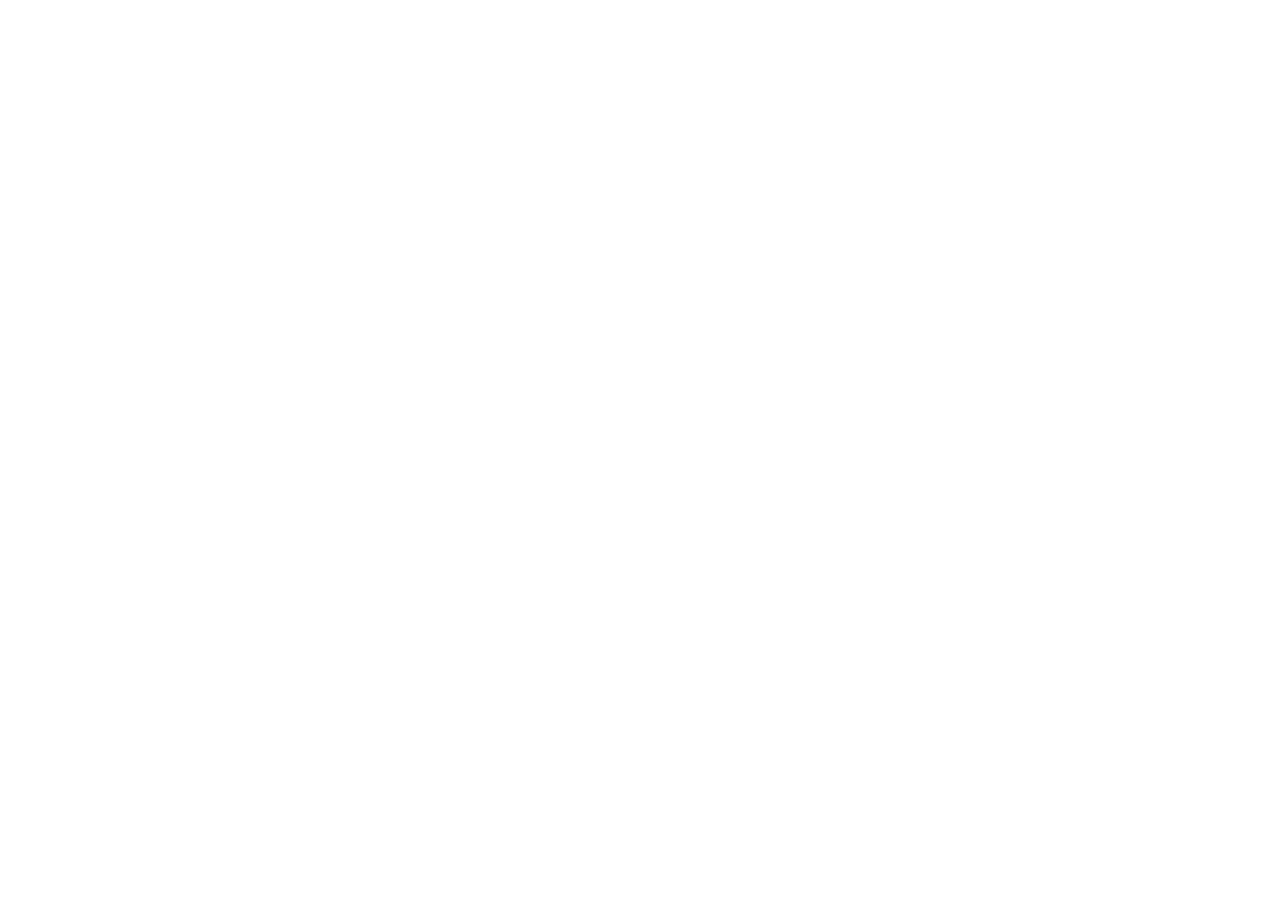
==== index.html @ 70075385 "新建的大事件项目" ====
<!DOCTYPE html>
<html lang="en">

<head>
    <meta charset="UTF-8">
    <meta http-equiv="X-UA-Compatible" content="IE=edge">
    <meta name="viewport" content="width=device-width, initial-scale=1.0">
    <title>大事件首页</title>
</head>

<body>

</body>

</html>
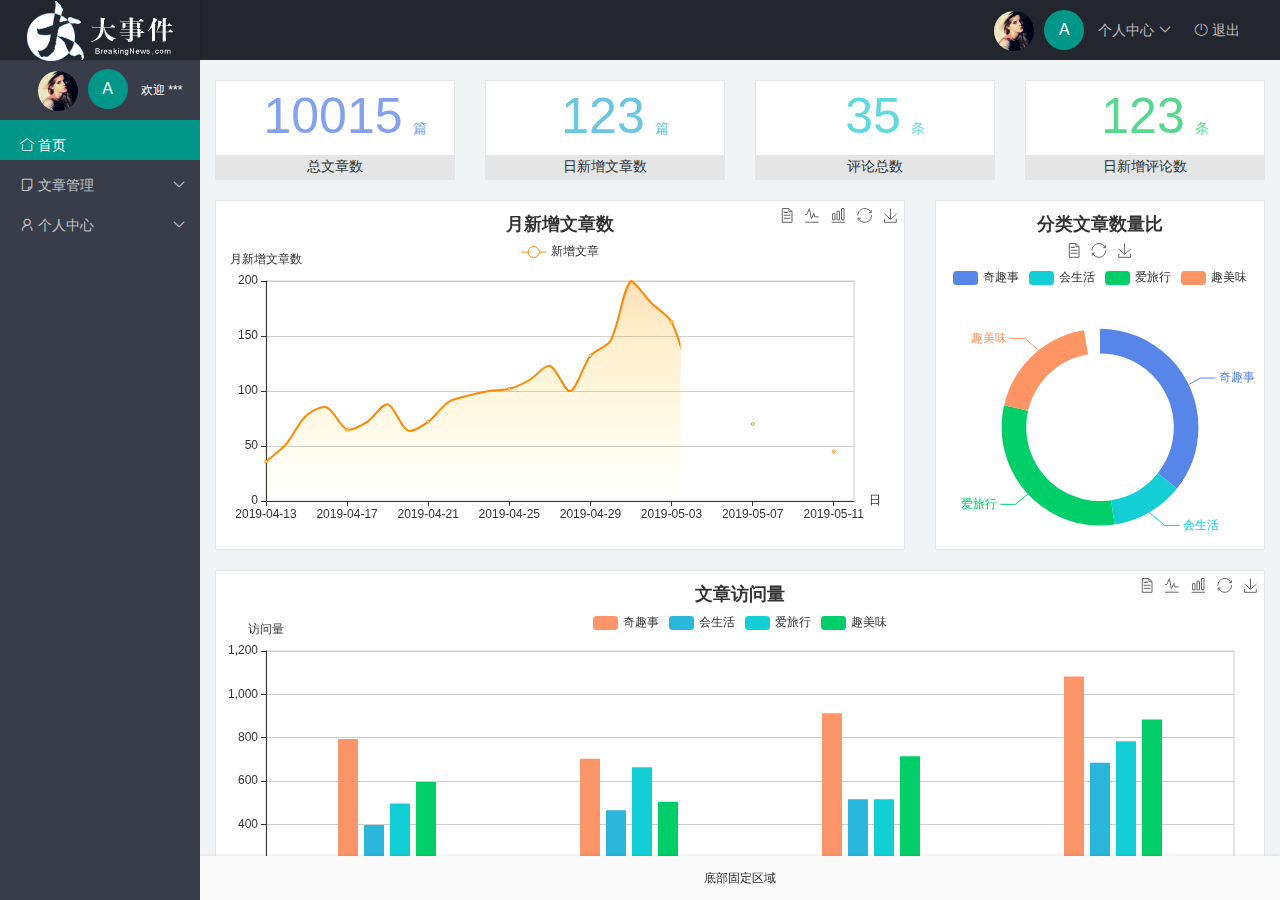
==== commit d2b7f03a: "提交index分支修改主页信息" ====
--- a/index.html
+++ b/index.html
@@ -6,9 +6,177 @@
     <meta http-equiv="X-UA-Compatible" content="IE=edge">
     <meta name="viewport" content="width=device-width, initial-scale=1.0">
     <title>大事件首页</title>
+    <link rel="stylesheet" href="/assets/lib/layui/css/layui.css">
+    <style>
+        * {
+            margin: 0;
+            padding: 0;
+            box-sizing: border-box;
+        }
+        
+        body,
+        html {
+            width: 100%;
+            height: 100%;
+        }
+        /* 设置头像大小 */
+        
+        .layui-nav-img {
+            width: 40px;
+            height: 40px;
+        }
+        /* 首字母头像 */
+        
+        .text-avatar {
+            display: inline-block;
+            width: 40px;
+            height: 40px;
+            line-height: 40px;
+            text-align: center;
+            font-size: 16px;
+            color: #fff;
+            background-color: #009688;
+            border-radius: 20px;
+            margin-right: 10px;
+        }
+        /* 导航栏头像 */
+        
+        .nav-avatar {
+            height: 60px;
+            line-height: 60px;
+            text-align: center;
+            font-size: 12px;
+            /* 禁止被选中 */
+            user-select: none;
+        }
+        /* 设置iframe的宽高 */
+        
+        iframe {
+            width: 100%;
+            height: 100%;
+        }
+        /* 导航栏子项缩进一定距离 */
+        
+        .layui-nav-child {
+            padding-left: 20px;
+        }
+        /* 底部居中 */
+        
+        .layui-footer {
+            text-align: center;
+            font-size: 12px;
+        }
+    </style>
 </head>
 
 <body>
+    <div class="layui-layout layui-layout-admin">
+        <div class="layui-header">
+            <div class="layui-logo"><img src="./assets/images/logo.png" alt=""></div>
+            <!-- 头部区域（可配合layui 已有的水平导航） -->
+
+            <ul class="layui-nav layui-layout-right">
+                <li class="layui-nav-item layui-hide layui-show-md-inline-block">
+                    <a href="javascript:;">
+                        <img src="./assets/images/sample.jpg" class="layui-nav-img"><span class="text-avatar">A</span> 个人中心
+                    </a>
+                    <dl class="layui-nav-child">
+                        <dd><a href="">基本资料</a></dd>
+                        <dd><a href="">更换头像</a></dd>
+                        <dd><a href="">重置密码</a></dd>
+                    </dl>
+                </li>
+                <li class="layui-nav-item" lay-header-event="menuRight" lay-unselect>
+                    <a href="javascript:;"><i class="layui-icon layui-icon-logout"></i>  退出</a>
+                </li>
+            </ul>
+        </div>
+
+        <div class="layui-side layui-bg-black">
+            <div class="layui-side-scroll">
+                <!-- 导航栏头像 -->
+                <div class="nav-avatar">
+                    <img src="./assets/images/sample.jpg" class="layui-nav-img"><span class="text-avatar">A</span> <span id="welcome">欢迎 ***</span>
+                </div>
+                <!-- 左侧导航区域（可配合layui已有的垂直导航） -->
+                <!-- lay-shrink="all" 该属性控制展开子菜单时 收缩兄弟菜单 -->
+                <ul class="layui-nav layui-nav-tree" lay-filter="test" lay-shrink="all">
+                    <li class="layui-nav-item layui-this"><a href="./home/dashboard.html" target="fm"><i class="layui-icon layui-icon-home"></i> 首页</a></li>
+                    <li class="layui-nav-item">
+                        <a class="" href="javascript:;"><i class="layui-icon layui-icon-file-b"></i> 文章管理</a>
+                        <dl class="layui-nav-child">
+                            <dd><a href="javascript:;"><i class="layui-icon layui-icon-logout"></i> 文章类别</a></dd>
+                            <dd><a href="javascript:;"><i class="layui-icon layui-icon-logout"></i> 文章管理</a></dd>
+                            <dd><a href="javascript:;"><i class="layui-icon layui-icon-logout"></i> 发布文章</a></dd>
+                        </dl>
+                    </li>
+                    <li class="layui-nav-item">
+                        <a href="javascript:;"><i class="layui-icon layui-icon-username"></i> 个人中心</a>
+                        <dl class="layui-nav-child">
+                            <dd><a href="javascript:;"><i class="layui-icon layui-icon-logout"></i> 基本资料</a></dd>
+                            <dd><a href="javascript:;"><i class="layui-icon layui-icon-logout"></i> 更换头像</a></dd>
+                            <dd><a href="javascript:;"><i class="layui-icon layui-icon-logout"></i> 重置密码</a></dd>
+                        </dl>
+                    </li>
+                </ul>
+            </div>
+        </div>
+
+        <div class="layui-body">
+            <!-- 内容主体区域 -->
+            <iframe src="./home/dashboard.html" name="fm" frameborder="0"></iframe>
+        </div>
+
+        <div class="layui-footer">
+            <!-- 底部固定区域 -->
+            底部固定区域
+        </div>
+    </div>
+    <script src="./assets/lib/layui/layui.js"></script>
+    <script src="./assets/lib/jquery.js"></script>
+    <script>
+        $(function() {
+            //在每次发起ajax请求之前，会先调用jQ中ajaxPrefilter这个内置函数，这个函数中可以拿到ajax提供的配置对象
+            $.ajaxPrefilter(function(options) {
+                    options.url = 'http://api-breakingnews-web.itheima.net' + options.url
+                })
+                // 调用请求函数
+            getUserInfo();
+        });
+        // 请求数据函数
+        function getUserInfo() {
+            $.ajax({
+                method: 'get',
+                url: '/my/userinfo',
+                //headers 请求头
+                headers: {
+                    // 获取本地存储中的token值
+                    Authorization: localStorage.getItem('token') || ''
+                },
+                success: function(res) {
+                    if (res.status !== 0) {
+                        return layui.layer.msg('获取用户信息失败')
+                    };
+                    // 调用生成字母头像的函数
+                    renderAvatar(res.data);
+                }
+            })
+        }
+        // 生成字母头像的函数
+        function renderAvatar(user) {
+            // 获取用户的名称 优先获取昵称 没有在获取用户名
+            var name = user.nickname || user.username;
+            $('#welcome').html('欢迎 ' + name);
+            if (user.user_pic) { //如果头像的url不为空，则显示头像，隐藏字母头像
+                $('.layui-nav-img').attr('src', user.user_pic).show();
+                $('.text-avatar').hide()
+            } else { //否则隐藏头像 显示字母头像
+                $('.layui-nav-img').hide();
+                var text = name[0].toUpperCase(); //获取名字的第一个字符 如果是字母则转换为大写
+                $('.text-avatar').html(text).show()
+            }
+        }
+    </script>
 
 </body>
 
--- a/assets/lib/layui/css/layui.css
+++ b/assets/lib/layui/css/layui.css
@@ -0,0 +1 @@
+.layui-inline,img{display:inline-block;vertical-align:middle}h1,h2,h3,h4,h5,h6{font-weight:400}a,body{color:#333}.layui-edge,.layui-header,.layui-inline,.layui-main{position:relative}.layui-edge,hr{height:0;overflow:hidden}.layui-layout-body,.layui-side,.layui-side-scroll{overflow-x:hidden}.layui-edge,.layui-elip,hr{overflow:hidden}.layui-btn,.layui-edge,.layui-inline,img{vertical-align:middle}.layui-btn,.layui-disabled,.layui-icon,.layui-unselect{-moz-user-select:none;-webkit-user-select:none;-ms-user-select:none}blockquote,body,button,dd,div,dl,dt,form,h1,h2,h3,h4,h5,h6,input,li,ol,p,pre,td,textarea,th,ul{margin:0;padding:0;-webkit-tap-highlight-color:rgba(0,0,0,0)}a:active,a:hover{outline:0}img{border:none}li{list-style:none}table{border-collapse:collapse;border-spacing:0}h4,h5,h6{font-size:100%}button,input,optgroup,option,select,textarea{font-family:inherit;font-size:inherit;font-style:inherit;font-weight:inherit;outline:0}pre{white-space:pre-wrap;white-space:-moz-pre-wrap;white-space:-pre-wrap;white-space:-o-pre-wrap;word-wrap:break-word}body{line-height:1.6;color:rgba(0,0,0,.85);font:14px Helvetica Neue,Helvetica,PingFang SC,Tahoma,Arial,sans-serif}hr{line-height:0;margin:10px 0;padding:0;border:none!important;border-bottom:1px solid #eee!important;clear:both;background:0 0}a{text-decoration:none}a:hover{color:#777}a cite{font-style:normal;*cursor:pointer}.layui-border-box,.layui-border-box *{box-sizing:border-box}.layui-box,.layui-box *{box-sizing:content-box}.layui-clear{clear:both;*zoom:1}.layui-clear:after{content:'\20';clear:both;*zoom:1;display:block;height:0}.layui-inline{*display:inline;*zoom:1}.layui-btn,.layui-btn-group,.layui-edge{display:inline-block}.layui-edge{width:0;border-width:6px;border-style:dashed;border-color:transparent}.layui-edge-top{top:-4px;border-bottom-color:#999;border-bottom-style:solid}.layui-edge-right{border-left-color:#999;border-left-style:solid}.layui-edge-bottom{top:2px;border-top-color:#999;border-top-style:solid}.layui-edge-left{border-right-color:#999;border-right-style:solid}.layui-elip{text-overflow:ellipsis;white-space:nowrap}.layui-disabled,.layui-disabled:hover{color:#d2d2d2!important;cursor:not-allowed!important}.layui-circle{border-radius:100%}.layui-show{display:block!important}.layui-hide{display:none!important}.layui-show-v{visibility:visible!important}.layui-hide-v{visibility:hidden!important}@font-face{font-family:layui-icon;src:url(../font/iconfont.eot?v=256);src:url(../font/iconfont.eot?v=256#iefix) format('embedded-opentype'),url(../font/iconfont.woff2?v=256) format('woff2'),url(../font/iconfont.woff?v=256) format('woff'),url(../font/iconfont.ttf?v=256) format('truetype'),url(../font/iconfont.svg?v=256#layui-icon) format('svg')}.layui-icon{font-family:layui-icon!important;font-size:16px;font-style:normal;-webkit-font-smoothing:antialiased;-moz-osx-font-smoothing:grayscale}.layui-icon-reply-fill:before{content:"\e611"}.layui-icon-set-fill:before{content:"\e614"}.layui-icon-menu-fill:before{content:"\e60f"}.layui-icon-search:before{content:"\e615"}.layui-icon-share:before{content:"\e641"}.layui-icon-set-sm:before{content:"\e620"}.layui-icon-engine:before{content:"\e628"}.layui-icon-close:before{content:"\1006"}.layui-icon-close-fill:before{content:"\1007"}.layui-icon-chart-screen:before{content:"\e629"}.layui-icon-star:before{content:"\e600"}.layui-icon-circle-dot:before{content:"\e617"}.layui-icon-chat:before{content:"\e606"}.layui-icon-release:before{content:"\e609"}.layui-icon-list:before{content:"\e60a"}.layui-icon-chart:before{content:"\e62c"}.layui-icon-ok-circle:before{content:"\1005"}.layui-icon-layim-theme:before{content:"\e61b"}.layui-icon-table:before{content:"\e62d"}.layui-icon-right:before{content:"\e602"}.layui-icon-left:before{content:"\e603"}.layui-icon-cart-simple:before{content:"\e698"}.layui-icon-face-cry:before{content:"\e69c"}.layui-icon-face-smile:before{content:"\e6af"}.layui-icon-survey:before{content:"\e6b2"}.layui-icon-tree:before{content:"\e62e"}.layui-icon-ie:before{content:"\e7bb"}.layui-icon-upload-circle:before{content:"\e62f"}.layui-icon-add-circle:before{content:"\e61f"}.layui-icon-download-circle:before{content:"\e601"}.layui-icon-templeate-1:before{content:"\e630"}.layui-icon-util:before{content:"\e631"}.layui-icon-face-surprised:before{content:"\e664"}.layui-icon-edit:before{content:"\e642"}.layui-icon-speaker:before{content:"\e645"}.layui-icon-down:before{content:"\e61a"}.layui-icon-file:before{content:"\e621"}.layui-icon-layouts:before{content:"\e632"}.layui-icon-rate-half:before{content:"\e6c9"}.layui-icon-add-circle-fine:before{content:"\e608"}.layui-icon-prev-circle:before{content:"\e633"}.layui-icon-read:before{content:"\e705"}.layui-icon-404:before{content:"\e61c"}.layui-icon-carousel:before{content:"\e634"}.layui-icon-help:before{content:"\e607"}.layui-icon-code-circle:before{content:"\e635"}.layui-icon-windows:before{content:"\e67f"}.layui-icon-water:before{content:"\e636"}.layui-icon-username:before{content:"\e66f"}.layui-icon-find-fill:before{content:"\e670"}.layui-icon-about:before{content:"\e60b"}.layui-icon-location:before{content:"\e715"}.layui-icon-up:before{content:"\e619"}.layui-icon-pause:before{content:"\e651"}.layui-icon-date:before{content:"\e637"}.layui-icon-layim-uploadfile:before{content:"\e61d"}.layui-icon-delete:before{content:"\e640"}.layui-icon-play:before{content:"\e652"}.layui-icon-top:before{content:"\e604"}.layui-icon-firefox:before{content:"\e686"}.layui-icon-friends:before{content:"\e612"}.layui-icon-refresh-3:before{content:"\e9aa"}.layui-icon-ok:before{content:"\e605"}.layui-icon-layer:before{content:"\e638"}.layui-icon-face-smile-fine:before{content:"\e60c"}.layui-icon-dollar:before{content:"\e659"}.layui-icon-group:before{content:"\e613"}.layui-icon-layim-download:before{content:"\e61e"}.layui-icon-picture-fine:before{content:"\e60d"}.layui-icon-link:before{content:"\e64c"}.layui-icon-diamond:before{content:"\e735"}.layui-icon-log:before{content:"\e60e"}.layui-icon-key:before{content:"\e683"}.layui-icon-rate-solid:before{content:"\e67a"}.layui-icon-fonts-del:before{content:"\e64f"}.layui-icon-unlink:before{content:"\e64d"}.layui-icon-fonts-clear:before{content:"\e639"}.layui-icon-triangle-r:before{content:"\e623"}.layui-icon-circle:before{content:"\e63f"}.layui-icon-radio:before{content:"\e643"}.layui-icon-align-center:before{content:"\e647"}.layui-icon-align-right:before{content:"\e648"}.layui-icon-align-left:before{content:"\e649"}.layui-icon-loading-1:before{content:"\e63e"}.layui-icon-return:before{content:"\e65c"}.layui-icon-fonts-strong:before{content:"\e62b"}.layui-icon-upload:before{content:"\e67c"}.layui-icon-dialogue:before{content:"\e63a"}.layui-icon-video:before{content:"\e6ed"}.layui-icon-headset:before{content:"\e6fc"}.layui-icon-cellphone-fine:before{content:"\e63b"}.layui-icon-add-1:before{content:"\e654"}.layui-icon-face-smile-b:before{content:"\e650"}.layui-icon-fonts-html:before{content:"\e64b"}.layui-icon-screen-full:before{content:"\e622"}.layui-icon-form:before{content:"\e63c"}.layui-icon-cart:before{content:"\e657"}.layui-icon-camera-fill:before{content:"\e65d"}.layui-icon-tabs:before{content:"\e62a"}.layui-icon-heart-fill:before{content:"\e68f"}.layui-icon-fonts-code:before{content:"\e64e"}.layui-icon-ios:before{content:"\e680"}.layui-icon-at:before{content:"\e687"}.layui-icon-fire:before{content:"\e756"}.layui-icon-set:before{content:"\e716"}.layui-icon-fonts-u:before{content:"\e646"}.layui-icon-triangle-d:before{content:"\e625"}.layui-icon-tips:before{content:"\e702"}.layui-icon-picture:before{content:"\e64a"}.layui-icon-more-vertical:before{content:"\e671"}.layui-icon-bluetooth:before{content:"\e689"}.layui-icon-flag:before{content:"\e66c"}.layui-icon-loading:before{content:"\e63d"}.layui-icon-fonts-i:before{content:"\e644"}.layui-icon-refresh-1:before{content:"\e666"}.layui-icon-rmb:before{content:"\e65e"}.layui-icon-addition:before{content:"\e624"}.layui-icon-home:before{content:"\e68e"}.layui-icon-time:before{content:"\e68d"}.layui-icon-user:before{content:"\e770"}.layui-icon-notice:before{content:"\e667"}.layui-icon-chrome:before{content:"\e68a"}.layui-icon-edge:before{content:"\e68b"}.layui-icon-login-weibo:before{content:"\e675"}.layui-icon-voice:before{content:"\e688"}.layui-icon-upload-drag:before{content:"\e681"}.layui-icon-login-qq:before{content:"\e676"}.layui-icon-snowflake:before{content:"\e6b1"}.layui-icon-heart:before{content:"\e68c"}.layui-icon-logout:before{content:"\e682"}.layui-icon-file-b:before{content:"\e655"}.layui-icon-template:before{content:"\e663"}.layui-icon-transfer:before{content:"\e691"}.layui-icon-auz:before{content:"\e672"}.layui-icon-console:before{content:"\e665"}.layui-icon-app:before{content:"\e653"}.layui-icon-prev:before{content:"\e65a"}.layui-icon-website:before{content:"\e7ae"}.layui-icon-next:before{content:"\e65b"}.layui-icon-component:before{content:"\e857"}.layui-icon-android:before{content:"\e684"}.layui-icon-more:before{content:"\e65f"}.layui-icon-login-wechat:before{content:"\e677"}.layui-icon-shrink-right:before{content:"\e668"}.layui-icon-spread-left:before{content:"\e66b"}.layui-icon-camera:before{content:"\e660"}.layui-icon-note:before{content:"\e66e"}.layui-icon-refresh:before{content:"\e669"}.layui-icon-female:before{content:"\e661"}.layui-icon-male:before{content:"\e662"}.layui-icon-screen-restore:before{content:"\e758"}.layui-icon-password:before{content:"\e673"}.layui-icon-senior:before{content:"\e674"}.layui-icon-theme:before{content:"\e66a"}.layui-icon-tread:before{content:"\e6c5"}.layui-icon-praise:before{content:"\e6c6"}.layui-icon-star-fill:before{content:"\e658"}.layui-icon-rate:before{content:"\e67b"}.layui-icon-template-1:before{content:"\e656"}.layui-icon-vercode:before{content:"\e679"}.layui-icon-service:before{content:"\e626"}.layui-icon-cellphone:before{content:"\e678"}.layui-icon-print:before{content:"\e66d"}.layui-icon-cols:before{content:"\e610"}.layui-icon-wifi:before{content:"\e7e0"}.layui-icon-export:before{content:"\e67d"}.layui-icon-rss:before{content:"\e808"}.layui-icon-slider:before{content:"\e714"}.layui-icon-email:before{content:"\e618"}.layui-icon-subtraction:before{content:"\e67e"}.layui-icon-mike:before{content:"\e6dc"}.layui-icon-light:before{content:"\e748"}.layui-icon-gift:before{content:"\e627"}.layui-icon-mute:before{content:"\e685"}.layui-icon-reduce-circle:before{content:"\e616"}.layui-icon-music:before{content:"\e690"}.layui-main{width:1140px;margin:0 auto}.layui-header{z-index:1000;height:60px}.layui-header a:hover{transition:all .5s;-webkit-transition:all .5s}.layui-side{position:fixed;left:0;top:0;bottom:0;z-index:999;width:200px}.layui-side-scroll{position:relative;width:220px;height:100%}.layui-body{position:relative;left:200px;right:0;top:0;bottom:0;z-index:900;width:auto;box-sizing:border-box}.layui-layout-admin .layui-header{position:fixed;top:0;left:0;right:0;background-color:#23262E}.layui-layout-admin .layui-side{top:60px;width:200px;overflow-x:hidden}.layui-layout-admin .layui-body{position:absolute;top:60px;padding-bottom:44px}.layui-layout-admin .layui-main{width:auto;margin:0 15px}.layui-layout-admin .layui-footer{position:fixed;left:200px;right:0;bottom:0;z-index:990;height:44px;line-height:44px;padding:0 15px;box-shadow:-1px 0 4px rgb(0 0 0 / 12%);background-color:#FAFAFA}.layui-layout-admin .layui-logo{position:absolute;left:0;top:0;width:200px;height:100%;line-height:60px;text-align:center;color:#009688;font-size:16px;box-shadow:0 1px 2px 0 rgb(0 0 0 / 15%)}.layui-layout-admin .layui-header .layui-nav{background:0 0}.layui-layout-left{position:absolute!important;left:200px;top:0}.layui-layout-right{position:absolute!important;right:0;top:0}.layui-container{position:relative;margin:0 auto;padding:0 15px;box-sizing:border-box}.layui-fluid{position:relative;margin:0 auto;padding:0 15px}.layui-row:after,.layui-row:before{content:"";display:block;clear:both}.layui-col-lg1,.layui-col-lg10,.layui-col-lg11,.layui-col-lg12,.layui-col-lg2,.layui-col-lg3,.layui-col-lg4,.layui-col-lg5,.layui-col-lg6,.layui-col-lg7,.layui-col-lg8,.layui-col-lg9,.layui-col-md1,.layui-col-md10,.layui-col-md11,.layui-col-md12,.layui-col-md2,.layui-col-md3,.layui-col-md4,.layui-col-md5,.layui-col-md6,.layui-col-md7,.layui-col-md8,.layui-col-md9,.layui-col-sm1,.layui-col-sm10,.layui-col-sm11,.layui-col-sm12,.layui-col-sm2,.layui-col-sm3,.layui-col-sm4,.layui-col-sm5,.layui-col-sm6,.layui-col-sm7,.layui-col-sm8,.layui-col-sm9,.layui-col-xs1,.layui-col-xs10,.layui-col-xs11,.layui-col-xs12,.layui-col-xs2,.layui-col-xs3,.layui-col-xs4,.layui-col-xs5,.layui-col-xs6,.layui-col-xs7,.layui-col-xs8,.layui-col-xs9{position:relative;display:block;box-sizing:border-box}.layui-col-xs1,.layui-col-xs10,.layui-col-xs11,.layui-col-xs12,.layui-col-xs2,.layui-col-xs3,.layui-col-xs4,.layui-col-xs5,.layui-col-xs6,.layui-col-xs7,.layui-col-xs8,.layui-col-xs9{float:left}.layui-col-xs1{width:8.33333333%}.layui-col-xs2{width:16.66666667%}.layui-col-xs3{width:25%}.layui-col-xs4{width:33.33333333%}.layui-col-xs5{width:41.66666667%}.layui-col-xs6{width:50%}.layui-col-xs7{width:58.33333333%}.layui-col-xs8{width:66.66666667%}.layui-col-xs9{width:75%}.layui-col-xs10{width:83.33333333%}.layui-col-xs11{width:91.66666667%}.layui-col-xs12{width:100%}.layui-col-xs-offset1{margin-left:8.33333333%}.layui-col-xs-offset2{margin-left:16.66666667%}.layui-col-xs-offset3{margin-left:25%}.layui-col-xs-offset4{margin-left:33.33333333%}.layui-col-xs-offset5{margin-left:41.66666667%}.layui-col-xs-offset6{margin-left:50%}.layui-col-xs-offset7{margin-left:58.33333333%}.layui-col-xs-offset8{margin-left:66.66666667%}.layui-col-xs-offset9{margin-left:75%}.layui-col-xs-offset10{margin-left:83.33333333%}.layui-col-xs-offset11{margin-left:91.66666667%}.layui-col-xs-offset12{margin-left:100%}@media screen and (max-width:768px){.layui-hide-xs{display:none!important}.layui-show-xs-block{display:block!important}.layui-show-xs-inline{display:inline!important}.layui-show-xs-inline-block{display:inline-block!important}}@media screen and (min-width:768px){.layui-container{width:750px}.layui-hide-sm{display:none!important}.layui-show-sm-block{display:block!important}.layui-show-sm-inline{display:inline!important}.layui-show-sm-inline-block{display:inline-block!important}.layui-col-sm1,.layui-col-sm10,.layui-col-sm11,.layui-col-sm12,.layui-col-sm2,.layui-col-sm3,.layui-col-sm4,.layui-col-sm5,.layui-col-sm6,.layui-col-sm7,.layui-col-sm8,.layui-col-sm9{float:left}.layui-col-sm1{width:8.33333333%}.layui-col-sm2{width:16.66666667%}.layui-col-sm3{width:25%}.layui-col-sm4{width:33.33333333%}.layui-col-sm5{width:41.66666667%}.layui-col-sm6{width:50%}.layui-col-sm7{width:58.33333333%}.layui-col-sm8{width:66.66666667%}.layui-col-sm9{width:75%}.layui-col-sm10{width:83.33333333%}.layui-col-sm11{width:91.66666667%}.layui-col-sm12{width:100%}.layui-col-sm-offset1{margin-left:8.33333333%}.layui-col-sm-offset2{margin-left:16.66666667%}.layui-col-sm-offset3{margin-left:25%}.layui-col-sm-offset4{margin-left:33.33333333%}.layui-col-sm-offset5{margin-left:41.66666667%}.layui-col-sm-offset6{margin-left:50%}.layui-col-sm-offset7{margin-left:58.33333333%}.layui-col-sm-offset8{margin-left:66.66666667%}.layui-col-sm-offset9{margin-left:75%}.layui-col-sm-offset10{margin-left:83.33333333%}.layui-col-sm-offset11{margin-left:91.66666667%}.layui-col-sm-offset12{margin-left:100%}}@media screen and (min-width:992px){.layui-container{width:970px}.layui-hide-md{display:none!important}.layui-show-md-block{display:block!important}.layui-show-md-inline{display:inline!important}.layui-show-md-inline-block{display:inline-block!important}.layui-col-md1,.layui-col-md10,.layui-col-md11,.layui-col-md12,.layui-col-md2,.layui-col-md3,.layui-col-md4,.layui-col-md5,.layui-col-md6,.layui-col-md7,.layui-col-md8,.layui-col-md9{float:left}.layui-col-md1{width:8.33333333%}.layui-col-md2{width:16.66666667%}.layui-col-md3{width:25%}.layui-col-md4{width:33.33333333%}.layui-col-md5{width:41.66666667%}.layui-col-md6{width:50%}.layui-col-md7{width:58.33333333%}.layui-col-md8{width:66.66666667%}.layui-col-md9{width:75%}.layui-col-md10{width:83.33333333%}.layui-col-md11{width:91.66666667%}.layui-col-md12{width:100%}.layui-col-md-offset1{margin-left:8.33333333%}.layui-col-md-offset2{margin-left:16.66666667%}.layui-col-md-offset3{margin-left:25%}.layui-col-md-offset4{margin-left:33.33333333%}.layui-col-md-offset5{margin-left:41.66666667%}.layui-col-md-offset6{margin-left:50%}.layui-col-md-offset7{margin-left:58.33333333%}.layui-col-md-offset8{margin-left:66.66666667%}.layui-col-md-offset9{margin-left:75%}.layui-col-md-offset10{margin-left:83.33333333%}.layui-col-md-offset11{margin-left:91.66666667%}.layui-col-md-offset12{margin-left:100%}}@media screen and (min-width:1200px){.layui-container{width:1170px}.layui-hide-lg{display:none!important}.layui-show-lg-block{display:block!important}.layui-show-lg-inline{display:inline!important}.layui-show-lg-inline-block{display:inline-block!important}.layui-col-lg1,.layui-col-lg10,.layui-col-lg11,.layui-col-lg12,.layui-col-lg2,.layui-col-lg3,.layui-col-lg4,.layui-col-lg5,.layui-col-lg6,.layui-col-lg7,.layui-col-lg8,.layui-col-lg9{float:left}.layui-col-lg1{width:8.33333333%}.layui-col-lg2{width:16.66666667%}.layui-col-lg3{width:25%}.layui-col-lg4{width:33.33333333%}.layui-col-lg5{width:41.66666667%}.layui-col-lg6{width:50%}.layui-col-lg7{width:58.33333333%}.layui-col-lg8{width:66.66666667%}.layui-col-lg9{width:75%}.layui-col-lg10{width:83.33333333%}.layui-col-lg11{width:91.66666667%}.layui-col-lg12{width:100%}.layui-col-lg-offset1{margin-left:8.33333333%}.layui-col-lg-offset2{margin-left:16.66666667%}.layui-col-lg-offset3{margin-left:25%}.layui-col-lg-offset4{margin-left:33.33333333%}.layui-col-lg-offset5{margin-left:41.66666667%}.layui-col-lg-offset6{margin-left:50%}.layui-col-lg-offset7{margin-left:58.33333333%}.layui-col-lg-offset8{margin-left:66.66666667%}.layui-col-lg-offset9{margin-left:75%}.layui-col-lg-offset10{margin-left:83.33333333%}.layui-col-lg-offset11{margin-left:91.66666667%}.layui-col-lg-offset12{margin-left:100%}}.layui-col-space1{margin:-.5px}.layui-col-space1>*{padding:.5px}.layui-col-space2{margin:-1px}.layui-col-space2>*{padding:1px}.layui-col-space4{margin:-2px}.layui-col-space4>*{padding:2px}.layui-col-space5{margin:-2.5px}.layui-col-space5>*{padding:2.5px}.layui-col-space6{margin:-3px}.layui-col-space6>*{padding:3px}.layui-col-space8{margin:-4px}.layui-col-space8>*{padding:4px}.layui-col-space10{margin:-5px}.layui-col-space10>*{padding:5px}.layui-col-space12{margin:-6px}.layui-col-space12>*{padding:6px}.layui-col-space14{margin:-7px}.layui-col-space14>*{padding:7px}.layui-col-space15{margin:-7.5px}.layui-col-space15>*{padding:7.5px}.layui-col-space16{margin:-8px}.layui-col-space16>*{padding:8px}.layui-col-space18{margin:-9px}.layui-col-space18>*{padding:9px}.layui-col-space20{margin:-10px}.layui-col-space20>*{padding:10px}.layui-col-space22{margin:-11px}.layui-col-space22>*{padding:11px}.layui-col-space24{margin:-12px}.layui-col-space24>*{padding:12px}.layui-col-space25{margin:-12.5px}.layui-col-space25>*{padding:12.5px}.layui-col-space26{margin:-13px}.layui-col-space26>*{padding:13px}.layui-col-space28{margin:-14px}.layui-col-space28>*{padding:14px}.layui-col-space30{margin:-15px}.layui-col-space30>*{padding:15px}.layui-btn,.layui-input,.layui-select,.layui-textarea,.layui-upload-button{outline:0;-webkit-appearance:none;transition:all .3s;-webkit-transition:all .3s;box-sizing:border-box}.layui-elem-quote{margin-bottom:10px;padding:15px;line-height:1.6;border-left:5px solid #5FB878;border-radius:0 2px 2px 0;background-color:#FAFAFA}.layui-quote-nm{border-style:solid;border-width:1px 1px 1px 5px;background:0 0}.layui-elem-field{margin-bottom:10px;padding:0;border-width:1px;border-style:solid}.layui-elem-field legend{margin-left:20px;padding:0 10px;font-size:20px;font-weight:300}.layui-field-title{margin:10px 0 20px;border-width:1px 0 0}.layui-field-box{padding:15px}.layui-field-title .layui-field-box{padding:10px 0}.layui-progress{position:relative;height:6px;border-radius:20px;background-color:#eee}.layui-progress-bar{position:absolute;left:0;top:0;width:0;max-width:100%;height:6px;border-radius:20px;text-align:right;background-color:#5FB878;transition:all .3s;-webkit-transition:all .3s}.layui-progress-big,.layui-progress-big .layui-progress-bar{height:18px;line-height:18px}.layui-progress-text{position:relative;top:-20px;line-height:18px;font-size:12px;color:#666}.layui-progress-big .layui-progress-text{position:static;padding:0 10px;color:#fff}.layui-collapse{border-width:1px;border-style:solid;border-radius:2px}.layui-colla-content,.layui-colla-item{border-top-width:1px;border-top-style:solid}.layui-colla-item:first-child{border-top:none}.layui-colla-title{position:relative;height:42px;line-height:42px;padding:0 15px 0 35px;color:#333;background-color:#FAFAFA;cursor:pointer;font-size:14px;overflow:hidden}.layui-colla-content{display:none;padding:10px 15px;line-height:1.6;color:#666}.layui-colla-icon{position:absolute;left:15px;top:0;font-size:14px}.layui-card-body,.layui-card-header,.layui-form-label,.layui-form-mid,.layui-form-select,.layui-input-block,.layui-input-inline,.layui-panel,.layui-textarea{position:relative}.layui-card{margin-bottom:15px;border-radius:2px;background-color:#fff;box-shadow:0 1px 2px 0 rgba(0,0,0,.05)}.layui-form-select dl,.layui-panel{box-shadow:1px 1px 4px rgb(0 0 0 / 8%)}.layui-card:last-child{margin-bottom:0}.layui-card-header{height:42px;line-height:42px;padding:0 15px;border-bottom:1px solid #f6f6f6;color:#333;border-radius:2px 2px 0 0;font-size:14px}.layui-card-body{padding:10px 15px;line-height:24px}.layui-card-body[pad15]{padding:15px}.layui-card-body[pad20]{padding:20px}.layui-card-body .layui-table{margin:5px 0}.layui-card .layui-tab{margin:0}.layui-panel{border-width:1px;border-style:solid;border-radius:2px;background-color:#fff;color:#666}.layui-bg-black,.layui-bg-blue,.layui-bg-cyan,.layui-bg-green,.layui-bg-orange,.layui-bg-red{color:#fff!important}.layui-panel-window{position:relative;padding:15px;border-radius:0;border-top:5px solid #eee;background-color:#fff}.layui-border,.layui-border-black,.layui-border-blue,.layui-border-cyan,.layui-border-green,.layui-border-orange,.layui-border-red{border-width:1px;border-style:solid}.layui-auxiliar-moving{position:fixed;left:0;right:0;top:0;bottom:0;width:100%;height:100%;background:0 0;z-index:9999999999}.layui-bg-red{background-color:#FF5722!important}.layui-bg-orange{background-color:#FFB800!important}.layui-bg-green{background-color:#009688!important}.layui-bg-cyan{background-color:#2F4056!important}.layui-bg-blue{background-color:#1E9FFF!important}.layui-bg-black{background-color:#393D49!important}.layui-bg-gray{background-color:#FAFAFA!important;color:#666!important}.layui-badge-rim,.layui-border,.layui-colla-content,.layui-colla-item,.layui-collapse,.layui-elem-field,.layui-form-pane .layui-form-item[pane],.layui-form-pane .layui-form-label,.layui-input,.layui-layedit,.layui-layedit-tool,.layui-panel,.layui-quote-nm,.layui-select,.layui-tab-bar,.layui-tab-card,.layui-tab-title,.layui-tab-title .layui-this:after,.layui-textarea{border-color:#eee}.layui-border{color:#666!important}.layui-border-red{border-color:#FF5722!important;color:#FF5722!important}.layui-border-orange{border-color:#FFB800!important;color:#FFB800!important}.layui-border-green{border-color:#009688!important;color:#009688!important}.layui-border-cyan{border-color:#2F4056!important;color:#2F4056!important}.layui-border-blue{border-color:#1E9FFF!important;color:#1E9FFF!important}.layui-border-black{border-color:#393D49!important;color:#393D49!important}.layui-timeline-item:before{background-color:#eee}.layui-text{line-height:1.6;font-size:14px;color:#666}.layui-text h1,.layui-text h2,.layui-text h3{font-weight:500;color:#333}.layui-text h1{font-size:30px}.layui-text h2{font-size:24px}.layui-text h3{font-size:18px}.layui-text a:not(.layui-btn){color:#01AAED}.layui-text a:not(.layui-btn):hover{text-decoration:underline}.layui-text ul{padding:5px 0 5px 15px}.layui-text ul li{margin-top:5px;list-style-type:disc}.layui-text em,.layui-word-aux{color:#999!important;padding-left:5px!important;padding-right:5px!important}.layui-text p{margin:10px 0}.layui-text p:first-child{margin-top:0}.layui-font-12{font-size:12px!important}.layui-font-14{font-size:14px!important}.layui-font-16{font-size:16px!important}.layui-font-18{font-size:18px!important}.layui-font-20{font-size:20px!important}.layui-font-red{color:#FF5722!important}.layui-font-orange{color:#FFB800!important}.layui-font-green{color:#009688!important}.layui-font-cyan{color:#2F4056!important}.layui-font-blue{color:#01AAED!important}.layui-font-black{color:#000!important}.layui-font-gray{color:#c2c2c2!important}.layui-btn{height:38px;line-height:38px;border:1px solid transparent;padding:0 18px;background-color:#009688;color:#fff;white-space:nowrap;text-align:center;font-size:14px;border-radius:2px;cursor:pointer}.layui-btn:hover{opacity:.8;filter:alpha(opacity=80);color:#fff}.layui-btn:active{opacity:1;filter:alpha(opacity=100)}.layui-btn+.layui-btn{margin-left:10px}.layui-btn-container{font-size:0}.layui-btn-container .layui-btn{margin-right:10px;margin-bottom:10px}.layui-btn-container .layui-btn+.layui-btn{margin-left:0}.layui-table .layui-btn-container .layui-btn{margin-bottom:9px}.layui-btn-radius{border-radius:100px}.layui-btn .layui-icon{padding:0 2px;vertical-align:middle\9;vertical-align:bottom}.layui-btn-primary{border-color:#d2d2d2;background:0 0;color:#666}.layui-btn-primary:hover{border-color:#009688;color:#333}.layui-btn-normal{background-color:#1E9FFF}.layui-btn-warm{background-color:#FFB800}.layui-btn-danger{background-color:#FF5722}.layui-btn-checked{background-color:#5FB878}.layui-btn-disabled,.layui-btn-disabled:active,.layui-btn-disabled:hover{border-color:#eee!important;background-color:#FBFBFB!important;color:#d2d2d2!important;cursor:not-allowed!important;opacity:1}.layui-btn-lg{height:44px;line-height:44px;padding:0 25px;font-size:16px}.layui-btn-sm{height:30px;line-height:30px;padding:0 10px;font-size:12px}.layui-btn-xs{height:22px;line-height:22px;padding:0 5px;font-size:12px}.layui-btn-xs i{font-size:12px!important}.layui-btn-group{vertical-align:middle;font-size:0}.layui-btn-group .layui-btn{margin-left:0!important;margin-right:0!important;border-left:1px solid rgba(255,255,255,.5);border-radius:0}.layui-btn-group .layui-btn-primary{border-left:none}.layui-btn-group .layui-btn-primary:hover{border-color:#d2d2d2;color:#009688}.layui-btn-group .layui-btn:first-child{border-left:none;border-radius:2px 0 0 2px}.layui-btn-group .layui-btn-primary:first-child{border-left:1px solid #d2d2d2}.layui-btn-group .layui-btn:last-child{border-radius:0 2px 2px 0}.layui-btn-group .layui-btn+.layui-btn{margin-left:0}.layui-btn-group+.layui-btn-group{margin-left:10px}.layui-btn-fluid{width:100%}.layui-input,.layui-select,.layui-textarea{height:38px;line-height:1.3;line-height:38px\9;border-width:1px;border-style:solid;background-color:#fff;color:rgba(0,0,0,.85);border-radius:2px}.layui-input::-webkit-input-placeholder,.layui-select::-webkit-input-placeholder,.layui-textarea::-webkit-input-placeholder{line-height:1.3}.layui-input,.layui-textarea{display:block;width:100%;padding-left:10px}.layui-input:hover,.layui-textarea:hover{border-color:#eee!important}.layui-input:focus,.layui-textarea:focus{border-color:#d2d2d2!important}.layui-textarea{min-height:100px;height:auto;line-height:20px;padding:6px 10px;resize:vertical}.layui-select{padding:0 10px}.layui-form input[type=checkbox],.layui-form input[type=radio],.layui-form select{display:none}.layui-form [lay-ignore]{display:initial}.layui-form-item{margin-bottom:15px;clear:both;*zoom:1}.layui-form-item:after{content:'\20';clear:both;*zoom:1;display:block;height:0}.layui-form-label{float:left;display:block;padding:9px 15px;width:80px;font-weight:400;line-height:20px;text-align:right}.layui-form-label-col{display:block;float:none;padding:9px 0;line-height:20px;text-align:left}.layui-form-item .layui-inline{margin-bottom:5px;margin-right:10px}.layui-input-block{margin-left:110px;min-height:36px}.layui-input-inline{display:inline-block;vertical-align:middle}.layui-form-item .layui-input-inline{float:left;width:190px;margin-right:10px}.layui-form-text .layui-input-inline{width:auto}.layui-form-mid{float:left;display:block;padding:9px 0!important;line-height:20px;margin-right:10px}.layui-form-danger+.layui-form-select .layui-input,.layui-form-danger:focus{border-color:#FF5722!important}.layui-form-select .layui-input{padding-right:30px;cursor:pointer}.layui-form-select .layui-edge{position:absolute;right:10px;top:50%;margin-top:-3px;cursor:pointer;border-width:6px;border-top-color:#c2c2c2;border-top-style:solid;transition:all .3s;-webkit-transition:all .3s}.layui-form-select dl{display:none;position:absolute;left:0;top:42px;padding:5px 0;z-index:899;min-width:100%;border:1px solid #eee;max-height:300px;overflow-y:auto;background-color:#fff;border-radius:2px;box-sizing:border-box}.layui-form-select dl dd,.layui-form-select dl dt{padding:0 10px;line-height:36px;white-space:nowrap;overflow:hidden;text-overflow:ellipsis}.layui-form-select dl dt{font-size:12px;color:#999}.layui-form-select dl dd{cursor:pointer}.layui-form-select dl dd:hover{background-color:#F6F6F6;-webkit-transition:.5s all;transition:.5s all}.layui-form-select .layui-select-group dd{padding-left:20px}.layui-form-select dl dd.layui-select-tips{padding-left:10px!important;color:#999}.layui-form-select dl dd.layui-this{background-color:#5FB878;color:#fff}.layui-form-checkbox,.layui-form-select dl dd.layui-disabled{background-color:#fff}.layui-form-selected dl{display:block}.layui-form-checkbox,.layui-form-checkbox *,.layui-form-switch{display:inline-block;vertical-align:middle}.layui-form-selected .layui-edge{margin-top:-9px;-webkit-transform:rotate(180deg);transform:rotate(180deg);margin-top:-3px\9}:root .layui-form-selected .layui-edge{margin-top:-9px\0/IE9}.layui-form-selectup dl{top:auto;bottom:42px}.layui-select-none{margin:5px 0;text-align:center;color:#999}.layui-select-disabled .layui-disabled{border-color:#eee!important}.layui-select-disabled .layui-edge{border-top-color:#d2d2d2}.layui-form-checkbox{position:relative;height:30px;line-height:30px;margin-right:10px;padding-right:30px;cursor:pointer;font-size:0;-webkit-transition:.1s linear;transition:.1s linear;box-sizing:border-box}.layui-form-checkbox span{padding:0 10px;height:100%;font-size:14px;border-radius:2px 0 0 2px;background-color:#d2d2d2;color:#fff;overflow:hidden;white-space:nowrap;text-overflow:ellipsis}.layui-form-checkbox:hover span{background-color:#c2c2c2}.layui-form-checkbox i{position:absolute;right:0;top:0;width:30px;height:28px;border:1px solid #d2d2d2;border-left:none;border-radius:0 2px 2px 0;color:#fff;font-size:20px;text-align:center}.layui-form-checkbox:hover i{border-color:#c2c2c2;color:#c2c2c2}.layui-form-checked,.layui-form-checked:hover{border-color:#5FB878}.layui-form-checked span,.layui-form-checked:hover span{background-color:#5FB878}.layui-form-checked i,.layui-form-checked:hover i{color:#5FB878}.layui-form-item .layui-form-checkbox{margin-top:4px}.layui-form-checkbox[lay-skin=primary]{height:auto!important;line-height:normal!important;min-width:18px;min-height:18px;border:none!important;margin-right:0;padding-left:28px;padding-right:0;background:0 0}.layui-form-checkbox[lay-skin=primary] span{padding-left:0;padding-right:15px;line-height:18px;background:0 0;color:#666}.layui-form-checkbox[lay-skin=primary] i{right:auto;left:0;width:16px;height:16px;line-height:16px;border:1px solid #d2d2d2;font-size:12px;border-radius:2px;background-color:#fff;-webkit-transition:.1s linear;transition:.1s linear}.layui-form-checkbox[lay-skin=primary]:hover i{border-color:#5FB878;color:#fff}.layui-form-checked[lay-skin=primary] i{border-color:#5FB878!important;background-color:#5FB878;color:#fff}.layui-checkbox-disabled[lay-skin=primary] span{background:0 0!important;color:#c2c2c2!important}.layui-checkbox-disabled[lay-skin=primary]:hover i{border-color:#d2d2d2}.layui-form-item .layui-form-checkbox[lay-skin=primary]{margin-top:10px}.layui-form-switch{position:relative;height:22px;line-height:22px;min-width:35px;padding:0 5px;margin-top:8px;border:1px solid #d2d2d2;border-radius:20px;cursor:pointer;background-color:#fff;-webkit-transition:.1s linear;transition:.1s linear}.layui-form-switch i{position:absolute;left:5px;top:3px;width:16px;height:16px;border-radius:20px;background-color:#d2d2d2;-webkit-transition:.1s linear;transition:.1s linear}.layui-form-switch em{position:relative;top:0;width:25px;margin-left:21px;padding:0!important;text-align:center!important;color:#999!important;font-style:normal!important;font-size:12px}.layui-form-onswitch{border-color:#5FB878;background-color:#5FB878}.layui-checkbox-disabled,.layui-checkbox-disabled i{border-color:#eee!important}.layui-form-onswitch i{left:100%;margin-left:-21px;background-color:#fff}.layui-form-onswitch em{margin-left:5px;margin-right:21px;color:#fff!important}.layui-checkbox-disabled span{background-color:#eee!important}.layui-checkbox-disabled em{color:#d2d2d2!important}.layui-checkbox-disabled:hover i{color:#fff!important}[lay-radio]{display:none}.layui-form-radio,.layui-form-radio *{display:inline-block;vertical-align:middle}.layui-form-radio{line-height:28px;margin:6px 10px 0 0;padding-right:10px;cursor:pointer;font-size:0}.layui-form-radio *{font-size:14px}.layui-form-radio>i{margin-right:8px;font-size:22px;color:#c2c2c2}.layui-form-radio:hover *,.layui-form-radioed,.layui-form-radioed>i{color:#5FB878}.layui-radio-disabled>i{color:#eee!important}.layui-radio-disabled *{color:#c2c2c2!important}.layui-form-pane .layui-form-label{width:110px;padding:8px 15px;height:38px;line-height:20px;border-width:1px;border-style:solid;border-radius:2px 0 0 2px;text-align:center;background-color:#FAFAFA;overflow:hidden;white-space:nowrap;text-overflow:ellipsis;box-sizing:border-box}.layui-form-pane .layui-input-inline{margin-left:-1px}.layui-form-pane .layui-input-block{margin-left:110px;left:-1px}.layui-form-pane .layui-input{border-radius:0 2px 2px 0}.layui-form-pane .layui-form-text .layui-form-label{float:none;width:100%;border-radius:2px;box-sizing:border-box;text-align:left}.layui-form-pane .layui-form-text .layui-input-inline{display:block;margin:0;top:-1px;clear:both}.layui-form-pane .layui-form-text .layui-input-block{margin:0;left:0;top:-1px}.layui-form-pane .layui-form-text .layui-textarea{min-height:100px;border-radius:0 0 2px 2px}.layui-form-pane .layui-form-checkbox{margin:4px 0 4px 10px}.layui-form-pane .layui-form-radio,.layui-form-pane .layui-form-switch{margin-top:6px;margin-left:10px}.layui-form-pane .layui-form-item[pane]{position:relative;border-width:1px;border-style:solid}.layui-form-pane .layui-form-item[pane] .layui-form-label{position:absolute;left:0;top:0;height:100%;border-width:0 1px 0 0}.layui-form-pane .layui-form-item[pane] .layui-input-inline{margin-left:110px}@media screen and (max-width:450px){.layui-form-item .layui-form-label{text-overflow:ellipsis;overflow:hidden;white-space:nowrap}.layui-form-item .layui-inline{display:block;margin-right:0;margin-bottom:20px;clear:both}.layui-form-item .layui-inline:after{content:'\20';clear:both;display:block;height:0}.layui-form-item .layui-input-inline{display:block;float:none;left:-3px;width:auto!important;margin:0 0 10px 112px}.layui-form-item .layui-input-inline+.layui-form-mid{margin-left:110px;top:-5px;padding:0}.layui-form-item .layui-form-checkbox{margin-right:5px;margin-bottom:5px}}.layui-layedit{border-width:1px;border-style:solid;border-radius:2px}.layui-layedit-tool{padding:3px 5px;border-bottom-width:1px;border-bottom-style:solid;font-size:0}.layedit-tool-fixed{position:fixed;top:0;border-top:1px solid #eee}.layui-layedit-tool .layedit-tool-mid,.layui-layedit-tool .layui-icon{display:inline-block;vertical-align:middle;text-align:center;font-size:14px}.layui-layedit-tool .layui-icon{position:relative;width:32px;height:30px;line-height:30px;margin:3px 5px;color:#777;cursor:pointer;border-radius:2px}.layui-layedit-tool .layui-icon:hover{color:#393D49}.layui-layedit-tool .layui-icon:active{color:#000}.layui-layedit-tool .layedit-tool-active{background-color:#eee;color:#000}.layui-layedit-tool .layui-disabled,.layui-layedit-tool .layui-disabled:hover{color:#d2d2d2;cursor:not-allowed}.layui-layedit-tool .layedit-tool-mid{width:1px;height:18px;margin:0 10px;background-color:#d2d2d2}.layedit-tool-html{width:50px!important;font-size:30px!important}.layedit-tool-b,.layedit-tool-code,.layedit-tool-help{font-size:16px!important}.layedit-tool-d,.layedit-tool-face,.layedit-tool-image,.layedit-tool-unlink{font-size:18px!important}.layedit-tool-image input{position:absolute;font-size:0;left:0;top:0;width:100%;height:100%;opacity:.01;filter:Alpha(opacity=1);cursor:pointer}.layui-layedit-iframe iframe{display:block;width:100%}#LAY_layedit_code{overflow:hidden}.layui-laypage{display:inline-block;*display:inline;*zoom:1;vertical-align:middle;margin:10px 0;font-size:0}.layui-laypage>a:first-child,.layui-laypage>a:first-child em{border-radius:2px 0 0 2px}.layui-laypage>a:last-child,.layui-laypage>a:last-child em{border-radius:0 2px 2px 0}.layui-laypage>:first-child{margin-left:0!important}.layui-laypage>:last-child{margin-right:0!important}.layui-laypage a,.layui-laypage button,.layui-laypage input,.layui-laypage select,.layui-laypage span{border:1px solid #eee}.layui-laypage a,.layui-laypage span{display:inline-block;*display:inline;*zoom:1;vertical-align:middle;padding:0 15px;height:28px;line-height:28px;margin:0 -1px 5px 0;background-color:#fff;color:#333;font-size:12px}.layui-flow-more a *,.layui-laypage input,.layui-table-view select[lay-ignore]{display:inline-block}.layui-laypage a:hover{color:#009688}.layui-laypage em{font-style:normal}.layui-laypage .layui-laypage-spr{color:#999;font-weight:700}.layui-laypage a{text-decoration:none}.layui-laypage .layui-laypage-curr{position:relative}.layui-laypage .layui-laypage-curr em{position:relative;color:#fff}.layui-laypage .layui-laypage-curr .layui-laypage-em{position:absolute;left:-1px;top:-1px;padding:1px;width:100%;height:100%;background-color:#009688}.layui-laypage-em{border-radius:2px}.layui-laypage-next em,.layui-laypage-prev em{font-family:Sim sun;font-size:16px}.layui-laypage .layui-laypage-count,.layui-laypage .layui-laypage-limits,.layui-laypage .layui-laypage-refresh,.layui-laypage .layui-laypage-skip{margin-left:10px;margin-right:10px;padding:0;border:none}.layui-laypage .layui-laypage-limits,.layui-laypage .layui-laypage-refresh{vertical-align:top}.layui-laypage .layui-laypage-refresh i{font-size:18px;cursor:pointer}.layui-laypage select{height:22px;padding:3px;border-radius:2px;cursor:pointer}.layui-laypage .layui-laypage-skip{height:30px;line-height:30px;color:#999}.layui-laypage button,.layui-laypage input{height:30px;line-height:30px;border-radius:2px;vertical-align:top;background-color:#fff;box-sizing:border-box}.layui-laypage input{width:40px;margin:0 10px;padding:0 3px;text-align:center}.layui-laypage input:focus,.layui-laypage select:focus{border-color:#009688!important}.layui-laypage button{margin-left:10px;padding:0 10px;cursor:pointer}.layui-table,.layui-table-view{margin:10px 0}.layui-flow-more{margin:10px 0;text-align:center;color:#999;font-size:14px}.layui-flow-more a{height:32px;line-height:32px}.layui-flow-more a *{vertical-align:top}.layui-flow-more a cite{padding:0 20px;border-radius:3px;background-color:#eee;color:#333;font-style:normal}.layui-flow-more a cite:hover{opacity:.8}.layui-flow-more a i{font-size:30px;color:#737383}.layui-table{width:100%;background-color:#fff;color:#666}.layui-table tr{transition:all .3s;-webkit-transition:all .3s}.layui-table th{text-align:left;font-weight:400}.layui-table tbody tr:hover,.layui-table thead tr,.layui-table-click,.layui-table-header,.layui-table-hover,.layui-table-mend,.layui-table-patch,.layui-table-tool,.layui-table-total,.layui-table-total tr,.layui-table[lay-even] tr:nth-child(even){background-color:#FAFAFA}.layui-table td,.layui-table th,.layui-table-col-set,.layui-table-fixed-r,.layui-table-grid-down,.layui-table-header,.layui-table-page,.layui-table-tips-main,.layui-table-tool,.layui-table-total,.layui-table-view,.layui-table[lay-skin=line],.layui-table[lay-skin=row]{border-width:1px;border-style:solid;border-color:#eee}.layui-table td,.layui-table th{position:relative;padding:9px 15px;min-height:20px;line-height:20px;font-size:14px}.layui-table[lay-skin=line] td,.layui-table[lay-skin=line] th{border-width:0 0 1px}.layui-table[lay-skin=row] td,.layui-table[lay-skin=row] th{border-width:0 1px 0 0}.layui-table[lay-skin=nob] td,.layui-table[lay-skin=nob] th{border:none}.layui-table img{max-width:100px}.layui-table[lay-size=lg] td,.layui-table[lay-size=lg] th{padding:15px 30px}.layui-table-view .layui-table[lay-size=lg] .layui-table-cell{height:40px;line-height:40px}.layui-table[lay-size=sm] td,.layui-table[lay-size=sm] th{font-size:12px;padding:5px 10px}.layui-table-view .layui-table[lay-size=sm] .layui-table-cell{height:20px;line-height:20px}.layui-table[lay-data]{display:none}.layui-table-box{position:relative;overflow:hidden}.layui-table-view .layui-table{position:relative;width:auto;margin:0}.layui-table-view .layui-table[lay-skin=line]{border-width:0 1px 0 0}.layui-table-view .layui-table[lay-skin=row]{border-width:0 0 1px}.layui-table-view .layui-table td,.layui-table-view .layui-table th{padding:5px 0;border-top:none;border-left:none}.layui-table-view .layui-table th.layui-unselect .layui-table-cell span{cursor:pointer}.layui-table-view .layui-table td{cursor:default}.layui-table-view .layui-table td[data-edit=text]{cursor:text}.layui-table-view .layui-form-checkbox[lay-skin=primary] i{width:18px;height:18px}.layui-table-view .layui-form-radio{line-height:0;padding:0}.layui-table-view .layui-form-radio>i{margin:0;font-size:20px}.layui-table-init{position:absolute;left:0;top:0;width:100%;height:100%;text-align:center;z-index:110}.layui-table-init .layui-icon{position:absolute;left:50%;top:50%;margin:-15px 0 0 -15px;font-size:30px;color:#c2c2c2}.layui-table-header{border-width:0 0 1px;overflow:hidden}.layui-table-header .layui-table{margin-bottom:-1px}.layui-table-tool .layui-inline[lay-event]{position:relative;width:26px;height:26px;padding:5px;line-height:16px;margin-right:10px;text-align:center;color:#333;border:1px solid #ccc;cursor:pointer;-webkit-transition:.5s all;transition:.5s all}.layui-table-tool .layui-inline[lay-event]:hover{border:1px solid #999}.layui-table-tool-temp{padding-right:120px}.layui-table-tool-self{position:absolute;right:17px;top:10px}.layui-table-tool .layui-table-tool-self .layui-inline[lay-event]{margin:0 0 0 10px}.layui-table-tool-panel{position:absolute;top:29px;left:-1px;padding:5px 0;min-width:150px;min-height:40px;border:1px solid #d2d2d2;text-align:left;overflow-y:auto;background-color:#fff;box-shadow:0 2px 4px rgba(0,0,0,.12)}.layui-table-cell,.layui-table-tool-panel li{overflow:hidden;text-overflow:ellipsis;white-space:nowrap}.layui-table-tool-panel li{padding:0 10px;line-height:30px;-webkit-transition:.5s all;transition:.5s all}.layui-menu li,.layui-menu-body-title a:hover,.layui-menu-body-title>.layui-icon:hover{transition:all .3s}.layui-table-tool-panel li .layui-form-checkbox[lay-skin=primary]{width:100%;padding-left:28px}.layui-table-tool-panel li:hover{background-color:#F6F6F6}.layui-table-tool-panel li .layui-form-checkbox[lay-skin=primary] i{position:absolute;left:0;top:0}.layui-table-tool-panel li .layui-form-checkbox[lay-skin=primary] span{padding:0}.layui-table-tool .layui-table-tool-self .layui-table-tool-panel{left:auto;right:-1px}.layui-table-col-set{position:absolute;right:0;top:0;width:20px;height:100%;border-width:0 0 0 1px;background-color:#fff}.layui-table-sort{width:10px;height:20px;margin-left:5px;cursor:pointer!important}.layui-table-sort .layui-edge{position:absolute;left:5px;border-width:5px}.layui-table-sort .layui-table-sort-asc{top:3px;border-top:none;border-bottom-style:solid;border-bottom-color:#b2b2b2}.layui-table-sort .layui-table-sort-asc:hover{border-bottom-color:#666}.layui-table-sort .layui-table-sort-desc{bottom:5px;border-bottom:none;border-top-style:solid;border-top-color:#b2b2b2}.layui-table-sort .layui-table-sort-desc:hover{border-top-color:#666}.layui-table-sort[lay-sort=asc] .layui-table-sort-asc{border-bottom-color:#000}.layui-table-sort[lay-sort=desc] .layui-table-sort-desc{border-top-color:#000}.layui-table-cell{height:28px;line-height:28px;padding:0 15px;position:relative;box-sizing:border-box}.layui-table-cell .layui-form-checkbox[lay-skin=primary]{top:-1px;padding:0}.layui-table-cell .layui-table-link{color:#01AAED}.laytable-cell-checkbox,.laytable-cell-numbers,.laytable-cell-radio,.laytable-cell-space{padding:0;text-align:center}.layui-table-body{position:relative;overflow:auto;margin-right:-1px;margin-bottom:-1px}.layui-table-body .layui-none{line-height:26px;padding:30px 15px;text-align:center;color:#999}.layui-table-fixed{position:absolute;left:0;top:0;z-index:101}.layui-table-fixed .layui-table-body{overflow:hidden}.layui-table-fixed-l{box-shadow:1px 0 8px rgba(0,0,0,.08)}.layui-table-fixed-r{left:auto;right:-1px;border-width:0 0 0 1px;box-shadow:-1px 0 8px rgba(0,0,0,.08)}.layui-table-fixed-r .layui-table-header{position:relative;overflow:visible}.layui-table-mend{position:absolute;right:-49px;top:0;height:100%;width:50px}.layui-table-tool{position:relative;z-index:890;width:100%;min-height:50px;line-height:30px;padding:10px 15px;border-width:0 0 1px}.layui-table-tool .layui-btn-container{margin-bottom:-10px}.layui-table-page,.layui-table-total{border-width:1px 0 0;margin-bottom:-1px;overflow:hidden}.layui-table-page{position:relative;width:100%;padding:7px 7px 0;height:41px;font-size:12px;white-space:nowrap}.layui-table-page>div{height:26px}.layui-table-page .layui-laypage{margin:0}.layui-table-page .layui-laypage a,.layui-table-page .layui-laypage span{height:26px;line-height:26px;margin-bottom:10px;border:none;background:0 0}.layui-table-page .layui-laypage a,.layui-table-page .layui-laypage span.layui-laypage-curr{padding:0 12px}.layui-table-page .layui-laypage span{margin-left:0;padding:0}.layui-table-page .layui-laypage .layui-laypage-prev{margin-left:-7px!important}.layui-table-page .layui-laypage .layui-laypage-curr .layui-laypage-em{left:0;top:0;padding:0}.layui-table-page .layui-laypage button,.layui-table-page .layui-laypage input{height:26px;line-height:26px}.layui-table-page .layui-laypage input{width:40px}.layui-table-page .layui-laypage button{padding:0 10px}.layui-table-page select{height:18px}.layui-table-patch .layui-table-cell{padding:0;width:30px}.layui-table-edit{position:absolute;left:0;top:0;width:100%;height:100%;padding:0 14px 1px;border-radius:0;box-shadow:1px 1px 20px rgba(0,0,0,.15)}.layui-table-edit:focus{border-color:#5FB878!important}select.layui-table-edit{padding:0 0 0 10px;border-color:#d2d2d2}.layui-table-view .layui-form-checkbox,.layui-table-view .layui-form-radio,.layui-table-view .layui-form-switch{top:0;margin:0;box-sizing:content-box}.layui-colorpicker-alpha-slider,.layui-colorpicker-side-slider,.layui-menu,.layui-menu *,.layui-nav{box-sizing:border-box}.layui-table-view .layui-form-checkbox{top:-1px;height:26px;line-height:26px}.layui-table-view .layui-form-checkbox i{height:26px}.layui-table-grid .layui-table-cell{overflow:visible}.layui-table-grid-down{position:absolute;top:0;right:0;width:26px;height:100%;padding:5px 0;border-width:0 0 0 1px;text-align:center;background-color:#fff;color:#999;cursor:pointer}.layui-table-grid-down .layui-icon{position:absolute;top:50%;left:50%;margin:-8px 0 0 -8px}.layui-table-grid-down:hover{background-color:#fbfbfb}body .layui-table-tips .layui-layer-content{background:0 0;padding:0;box-shadow:0 1px 6px rgba(0,0,0,.12)}.layui-table-tips-main{margin:-44px 0 0 -1px;max-height:150px;padding:8px 15px;font-size:14px;overflow-y:scroll;background-color:#fff;color:#666}.layui-table-tips-c{position:absolute;right:-3px;top:-13px;width:20px;height:20px;padding:3px;cursor:pointer;background-color:#666;border-radius:50%;color:#fff}.layui-table-tips-c:hover{background-color:#777}.layui-table-tips-c:before{position:relative;right:-2px}.layui-upload-file{display:none!important;opacity:.01;filter:Alpha(opacity=1)}.layui-upload-drag,.layui-upload-form,.layui-upload-wrap{display:inline-block}.layui-upload-list{margin:10px 0}.layui-upload-choose{max-width:200px;padding:0 10px;color:#999;font-size:14px;text-overflow:ellipsis;overflow:hidden;white-space:nowrap}.layui-upload-drag{position:relative;padding:30px;border:1px dashed #e2e2e2;background-color:#fff;text-align:center;cursor:pointer;color:#999}.layui-upload-drag .layui-icon{font-size:50px;color:#009688}.layui-upload-drag[lay-over]{border-color:#009688}.layui-upload-iframe{position:absolute;width:0;height:0;border:0;visibility:hidden}.layui-upload-wrap{position:relative;vertical-align:middle}.layui-upload-wrap .layui-upload-file{display:block!important;position:absolute;left:0;top:0;z-index:10;font-size:100px;width:100%;height:100%;opacity:.01;filter:Alpha(opacity=1);cursor:pointer}.layui-btn-container .layui-upload-choose{padding-left:0}.layui-menu{position:relative;margin:5px 0;background-color:#fff}.layui-menu li,.layui-menu-body-title a{padding:5px 15px}.layui-menu li{position:relative;margin:1px 0;width:calc(100% + 1px);line-height:26px;color:rgba(0,0,0,.8);font-size:14px;white-space:nowrap;cursor:pointer}.layui-menu li:hover{background-color:#F6F6F6}.layui-menu-item-parent:hover>.layui-menu-body-panel{display:block;animation-name:layui-fadein;animation-duration:.3s;animation-fill-mode:both;animation-delay:.2s}.layui-menu-item-group .layui-menu-body-title,.layui-menu-item-parent .layui-menu-body-title{padding-right:25px}.layui-menu .layui-menu-item-divider:hover,.layui-menu .layui-menu-item-group:hover,.layui-menu .layui-menu-item-none:hover{background:0 0;cursor:default}.layui-menu .layui-menu-item-group>ul{margin:5px 0 -5px}.layui-menu .layui-menu-item-group>.layui-menu-body-title{color:rgba(0,0,0,.35);user-select:none}.layui-menu .layui-menu-item-none{color:rgba(0,0,0,.35);cursor:default;text-align:center}.layui-menu .layui-menu-item-divider{margin:5px 0;padding:0;height:0;line-height:0;border-bottom:1px solid #eee;overflow:hidden}.layui-menu .layui-menu-item-down:hover,.layui-menu .layui-menu-item-up:hover{cursor:pointer}.layui-menu .layui-menu-item-up>.layui-menu-body-title{color:rgba(0,0,0,.8)}.layui-menu .layui-menu-item-up>ul{visibility:hidden;height:0;overflow:hidden}.layui-menu .layui-menu-item-down:hover>.layui-menu-body-title>.layui-icon,.layui-menu .layui-menu-item-up>.layui-menu-body-title:hover>.layui-icon{color:rgba(0,0,0,1)}.layui-menu .layui-menu-item-down>ul{visibility:visible;height:auto}.layui-breadcrumb,.layui-tree-btnGroup{visibility:hidden}.layui-menu .layui-menu-item-checked,.layui-menu .layui-menu-item-checked2{background-color:#F6F6F6!important;color:#5FB878}.layui-menu .layui-menu-item-checked a,.layui-menu .layui-menu-item-checked2 a{color:#5FB878}.layui-menu .layui-menu-item-checked:after{position:absolute;right:0;top:0;bottom:0;border-right:3px solid #5FB878;content:""}.layui-menu-body-title{position:relative;overflow:hidden;text-overflow:ellipsis}.layui-menu-body-title a{display:block;margin:-5px -15px;color:rgba(0,0,0,.8)}.layui-menu-body-title>.layui-icon{position:absolute;right:0;top:0;font-size:14px}.layui-menu-body-title>.layui-icon-right{right:-1px}.layui-menu-body-panel{display:none;position:absolute;top:-7px;left:100%;z-index:1000;margin-left:13px;padding:5px 0}.layui-menu-body-panel:before{content:"";position:absolute;width:20px;left:-16px;top:0;bottom:0}.layui-menu-body-panel-left{left:auto;right:100%;margin:0 13px}.layui-menu-body-panel-left:before{left:auto;right:-16px}.layui-menu-lg li{line-height:32px}.layui-menu-lg .layui-menu-body-title a:hover,.layui-menu-lg li:hover{background:0 0;color:#5FB878}.layui-menu-lg li .layui-menu-body-panel{margin-left:14px}.layui-menu-lg li .layui-menu-body-panel-left{margin:0 15px}.layui-dropdown{position:absolute;left:-999999px;top:-999999px;z-index:66666666;margin:5px 0;min-width:100px}.layui-dropdown:before{content:"";position:absolute;width:100%;height:6px;left:0;top:-6px}.layui-nav{position:relative;padding:0 20px;background-color:#393D49;color:#fff;border-radius:2px;font-size:0}.layui-nav *{font-size:14px}.layui-nav .layui-nav-item{position:relative;display:inline-block;*display:inline;*zoom:1;vertical-align:middle;line-height:60px}.layui-nav .layui-nav-item a{display:block;padding:0 20px;color:#fff;color:rgba(255,255,255,.7);transition:all .3s;-webkit-transition:all .3s}.layui-nav .layui-this:after,.layui-nav-bar{content:"";position:absolute;left:0;top:0;width:0;height:5px;background-color:#5FB878;transition:all .2s;-webkit-transition:all .2s;pointer-events:none}.layui-nav-bar{z-index:1000}.layui-nav[lay-bar=disabled] .layui-nav-bar{display:none}.layui-nav .layui-nav-item a:hover,.layui-nav .layui-this a{color:#fff}.layui-nav .layui-this:after{top:auto;bottom:0;width:100%}.layui-nav-img{width:30px;height:30px;margin-right:10px;border-radius:50%}.layui-nav .layui-nav-more{position:absolute;top:0;right:3px;left:auto!important;margin-top:0;font-size:12px;cursor:pointer;transition:all .2s;-webkit-transition:all .2s}.layui-nav .layui-nav-mored,.layui-nav-itemed>a .layui-nav-more{transform:rotate(180deg)}.layui-nav-child{display:none;position:absolute;left:0;top:65px;min-width:100%;line-height:36px;padding:5px 0;box-shadow:0 2px 4px rgba(0,0,0,.12);border:1px solid #eee;background-color:#fff;z-index:100;border-radius:2px;white-space:nowrap}.layui-nav .layui-nav-child a{color:#666;color:rgba(0,0,0,.8)}.layui-nav .layui-nav-child a:hover{background-color:#F6F6F6;color:rgba(0,0,0,.8)}.layui-nav-child dd{margin:1px 0;position:relative}.layui-nav-child dd.layui-this{background-color:#F6F6F6;color:#000}.layui-nav-child dd.layui-this:after{display:none}.layui-nav-child-r{left:auto;right:0}.layui-nav-child-c{text-align:center}.layui-nav-tree{width:200px;padding:0}.layui-nav-tree .layui-nav-item{display:block;width:100%;line-height:40px}.layui-nav-tree .layui-nav-item a{position:relative;height:40px;line-height:40px;text-overflow:ellipsis;overflow:hidden;white-space:nowrap}.layui-nav-tree .layui-nav-item>a{padding-top:5px;padding-bottom:5px}.layui-nav-tree .layui-nav-more{right:15px}.layui-nav-tree .layui-nav-item>a .layui-nav-more{padding:5px 0}.layui-nav-tree .layui-nav-bar{width:5px;height:0;background-color:#009688}.layui-side .layui-nav-tree .layui-nav-bar{width:2px}.layui-nav-tree .layui-nav-child dd.layui-this,.layui-nav-tree .layui-nav-child dd.layui-this a,.layui-nav-tree .layui-this,.layui-nav-tree .layui-this>a,.layui-nav-tree .layui-this>a:hover{background-color:#009688;color:#fff}.layui-nav-tree .layui-this:after{display:none}.layui-nav-itemed>a,.layui-nav-tree .layui-nav-title a,.layui-nav-tree .layui-nav-title a:hover{color:#fff!important}.layui-nav-tree .layui-nav-child{position:relative;z-index:0;top:0;border:none;box-shadow:none}.layui-nav-tree .layui-nav-child dd{margin:0}.layui-nav-tree .layui-nav-child a{color:#fff;color:rgba(255,255,255,.7)}.layui-nav-tree .layui-nav-child,.layui-nav-tree .layui-nav-child a:hover{background:0 0;color:#fff}.layui-nav-itemed>.layui-nav-child{display:block;background-color:rgba(0,0,0,.3)!important}.layui-nav-itemed>.layui-nav-child>.layui-this>.layui-nav-child{display:block}.layui-nav-side{position:fixed;top:0;bottom:0;left:0;overflow-x:hidden;z-index:999}.layui-breadcrumb{font-size:0}.layui-breadcrumb>*{font-size:14px}.layui-breadcrumb a{color:#999!important}.layui-breadcrumb a:hover{color:#5FB878!important}.layui-breadcrumb a cite{color:#666;font-style:normal}.layui-breadcrumb span[lay-separator]{margin:0 10px;color:#999}.layui-tab{margin:10px 0;text-align:left!important}.layui-tab[overflow]>.layui-tab-title{overflow:hidden}.layui-tab-title{position:relative;left:0;height:40px;white-space:nowrap;font-size:0;border-bottom-width:1px;border-bottom-style:solid;transition:all .2s;-webkit-transition:all .2s}.layui-tab-title li{display:inline-block;*display:inline;*zoom:1;vertical-align:middle;font-size:14px;transition:all .2s;-webkit-transition:all .2s;position:relative;line-height:40px;min-width:65px;padding:0 15px;text-align:center;cursor:pointer}.layui-tab-title li a{display:block;padding:0 15px;margin:0 -15px}.layui-tab-title .layui-this{color:#000}.layui-tab-title .layui-this:after{position:absolute;left:0;top:0;content:"";width:100%;height:41px;border-width:1px;border-style:solid;border-bottom-color:#fff;border-radius:2px 2px 0 0;box-sizing:border-box;pointer-events:none}.layui-tab-bar{position:absolute;right:0;top:0;z-index:10;width:30px;height:39px;line-height:39px;border-width:1px;border-style:solid;border-radius:2px;text-align:center;background-color:#fff;cursor:pointer}.layui-tab-bar .layui-icon{position:relative;display:inline-block;top:3px;transition:all .3s;-webkit-transition:all .3s}.layui-tab-item{display:none}.layui-tab-more{padding-right:30px;height:auto!important;white-space:normal!important}.layui-tab-more li.layui-this:after{border-bottom-color:#eee;border-radius:2px}.layui-tab-more .layui-tab-bar .layui-icon{top:-2px;top:3px\9;-webkit-transform:rotate(180deg);transform:rotate(180deg)}:root .layui-tab-more .layui-tab-bar .layui-icon{top:-2px\0/IE9}.layui-tab-content{padding:15px 0}.layui-tab-title li .layui-tab-close{position:relative;display:inline-block;width:18px;height:18px;line-height:20px;margin-left:8px;top:1px;text-align:center;font-size:14px;color:#c2c2c2;transition:all .2s;-webkit-transition:all .2s}.layui-tab-title li .layui-tab-close:hover{border-radius:2px;background-color:#FF5722;color:#fff}.layui-tab-brief>.layui-tab-title .layui-this{color:#009688}.layui-tab-brief>.layui-tab-more li.layui-this:after,.layui-tab-brief>.layui-tab-title .layui-this:after{border:none;border-radius:0;border-bottom:2px solid #5FB878}.layui-tab-brief[overflow]>.layui-tab-title .layui-this:after{top:-1px}.layui-tab-card{border-width:1px;border-style:solid;border-radius:2px;box-shadow:0 2px 5px 0 rgba(0,0,0,.1)}.layui-tab-card>.layui-tab-title{background-color:#FAFAFA}.layui-tab-card>.layui-tab-title li{margin-right:-1px;margin-left:-1px}.layui-tab-card>.layui-tab-title .layui-this{background-color:#fff}.layui-tab-card>.layui-tab-title .layui-this:after{border-top:none;border-width:1px;border-bottom-color:#fff}.layui-tab-card>.layui-tab-title .layui-tab-bar{height:40px;line-height:40px;border-radius:0;border-top:none;border-right:none}.layui-tab-card>.layui-tab-more .layui-this{background:0 0;color:#5FB878}.layui-tab-card>.layui-tab-more .layui-this:after{border:none}.layui-timeline{padding-left:5px}.layui-timeline-item{position:relative;padding-bottom:20px}.layui-timeline-axis{position:absolute;left:-5px;top:0;z-index:10;width:20px;height:20px;line-height:20px;background-color:#fff;color:#5FB878;border-radius:50%;text-align:center;cursor:pointer}.layui-timeline-axis:hover{color:#FF5722}.layui-timeline-item:before{content:"";position:absolute;left:5px;top:0;z-index:0;width:1px;height:100%}.layui-timeline-item:first-child:before{display:block}.layui-timeline-item:last-child:before{display:none}.layui-timeline-content{padding-left:25px}.layui-timeline-title{position:relative;margin-bottom:10px;line-height:22px}.layui-badge,.layui-badge-dot,.layui-badge-rim{position:relative;display:inline-block;padding:0 6px;font-size:12px;text-align:center;background-color:#FF5722;color:#fff;border-radius:2px}.layui-badge{height:18px;line-height:18px}.layui-badge-dot{width:8px;height:8px;padding:0;border-radius:50%}.layui-badge-rim{height:18px;line-height:18px;border-width:1px;border-style:solid;background-color:#fff;color:#666}.layui-btn .layui-badge,.layui-btn .layui-badge-dot{margin-left:5px}.layui-nav .layui-badge,.layui-nav .layui-badge-dot{position:absolute;top:50%;margin:-5px 6px 0}.layui-nav .layui-badge{margin-top:-10px}.layui-tab-title .layui-badge,.layui-tab-title .layui-badge-dot{left:5px;top:-2px}.layui-carousel{position:relative;left:0;top:0;background-color:#f8f8f8}.layui-carousel>[carousel-item]{position:relative;width:100%;height:100%;overflow:hidden}.layui-carousel>[carousel-item]:before{position:absolute;content:'\e63d';left:50%;top:50%;width:100px;line-height:20px;margin:-10px 0 0 -50px;text-align:center;color:#c2c2c2;font-family:layui-icon!important;font-size:30px;font-style:normal;-webkit-font-smoothing:antialiased;-moz-osx-font-smoothing:grayscale}.layui-carousel>[carousel-item]>*{display:none;position:absolute;left:0;top:0;width:100%;height:100%;background-color:#f8f8f8;transition-duration:.3s;-webkit-transition-duration:.3s}.layui-carousel-updown>*{-webkit-transition:.3s ease-in-out up;transition:.3s ease-in-out up}.layui-carousel-arrow{display:none\9;opacity:0;position:absolute;left:10px;top:50%;margin-top:-18px;width:36px;height:36px;line-height:36px;text-align:center;font-size:20px;border:0;border-radius:50%;background-color:rgba(0,0,0,.2);color:#fff;-webkit-transition-duration:.3s;transition-duration:.3s;cursor:pointer}.layui-carousel-arrow[lay-type=add]{left:auto!important;right:10px}.layui-carousel:hover .layui-carousel-arrow[lay-type=add],.layui-carousel[lay-arrow=always] .layui-carousel-arrow[lay-type=add]{right:20px}.layui-carousel[lay-arrow=always] .layui-carousel-arrow{opacity:1;left:20px}.layui-carousel[lay-arrow=none] .layui-carousel-arrow{display:none}.layui-carousel-arrow:hover,.layui-carousel-ind ul:hover{background-color:rgba(0,0,0,.35)}.layui-carousel:hover .layui-carousel-arrow{display:block\9;opacity:1;left:20px}.layui-carousel-ind{position:relative;top:-35px;width:100%;line-height:0!important;text-align:center;font-size:0}.layui-carousel[lay-indicator=outside]{margin-bottom:30px}.layui-carousel[lay-indicator=outside] .layui-carousel-ind{top:10px}.layui-carousel[lay-indicator=outside] .layui-carousel-ind ul{background-color:rgba(0,0,0,.5)}.layui-carousel[lay-indicator=none] .layui-carousel-ind{display:none}.layui-carousel-ind ul{display:inline-block;padding:5px;background-color:rgba(0,0,0,.2);border-radius:10px;-webkit-transition-duration:.3s;transition-duration:.3s}.layui-carousel-ind li{display:inline-block;width:10px;height:10px;margin:0 3px;font-size:14px;background-color:#eee;background-color:rgba(255,255,255,.5);border-radius:50%;cursor:pointer;-webkit-transition-duration:.3s;transition-duration:.3s}.layui-carousel-ind li:hover{background-color:rgba(255,255,255,.7)}.layui-carousel-ind li.layui-this{background-color:#fff}.layui-carousel>[carousel-item]>.layui-carousel-next,.layui-carousel>[carousel-item]>.layui-carousel-prev,.layui-carousel>[carousel-item]>.layui-this{display:block}.layui-carousel>[carousel-item]>.layui-this{left:0}.layui-carousel>[carousel-item]>.layui-carousel-prev{left:-100%}.layui-carousel>[carousel-item]>.layui-carousel-next{left:100%}.layui-carousel>[carousel-item]>.layui-carousel-next.layui-carousel-left,.layui-carousel>[carousel-item]>.layui-carousel-prev.layui-carousel-right{left:0}.layui-carousel>[carousel-item]>.layui-this.layui-carousel-left{left:-100%}.layui-carousel>[carousel-item]>.layui-this.layui-carousel-right{left:100%}.layui-carousel[lay-anim=updown] .layui-carousel-arrow{left:50%!important;top:20px;margin:0 0 0 -18px}.layui-carousel[lay-anim=updown]>[carousel-item]>*,.layui-carousel[lay-anim=fade]>[carousel-item]>*{left:0!important}.layui-carousel[lay-anim=updown] .layui-carousel-arrow[lay-type=add]{top:auto!important;bottom:20px}.layui-carousel[lay-anim=updown] .layui-carousel-ind{position:absolute;top:50%;right:20px;width:auto;height:auto}.layui-carousel[lay-anim=updown] .layui-carousel-ind ul{padding:3px 5px}.layui-carousel[lay-anim=updown] .layui-carousel-ind li{display:block;margin:6px 0}.layui-carousel[lay-anim=updown]>[carousel-item]>.layui-this{top:0}.layui-carousel[lay-anim=updown]>[carousel-item]>.layui-carousel-prev{top:-100%}.layui-carousel[lay-anim=updown]>[carousel-item]>.layui-carousel-next{top:100%}.layui-carousel[lay-anim=updown]>[carousel-item]>.layui-carousel-next.layui-carousel-left,.layui-carousel[lay-anim=updown]>[carousel-item]>.layui-carousel-prev.layui-carousel-right{top:0}.layui-carousel[lay-anim=updown]>[carousel-item]>.layui-this.layui-carousel-left{top:-100%}.layui-carousel[lay-anim=updown]>[carousel-item]>.layui-this.layui-carousel-right{top:100%}.layui-carousel[lay-anim=fade]>[carousel-item]>.layui-carousel-next,.layui-carousel[lay-anim=fade]>[carousel-item]>.layui-carousel-prev{opacity:0}.layui-carousel[lay-anim=fade]>[carousel-item]>.layui-carousel-next.layui-carousel-left,.layui-carousel[lay-anim=fade]>[carousel-item]>.layui-carousel-prev.layui-carousel-right{opacity:1}.layui-carousel[lay-anim=fade]>[carousel-item]>.layui-this.layui-carousel-left,.layui-carousel[lay-anim=fade]>[carousel-item]>.layui-this.layui-carousel-right{opacity:0}.layui-fixbar{position:fixed;right:15px;bottom:15px;z-index:999999}.layui-fixbar li{width:50px;height:50px;line-height:50px;margin-bottom:1px;text-align:center;cursor:pointer;font-size:30px;background-color:#9F9F9F;color:#fff;border-radius:2px;opacity:.95}.layui-fixbar li:hover{opacity:.85}.layui-fixbar li:active{opacity:1}.layui-fixbar .layui-fixbar-top{display:none;font-size:40px}body .layui-util-face{border:none;background:0 0}body .layui-util-face .layui-layer-content{padding:0;background-color:#fff;color:#666;box-shadow:none}.layui-util-face .layui-layer-TipsG{display:none}.layui-transfer-active,.layui-transfer-box{display:inline-block;vertical-align:middle}.layui-util-face ul{position:relative;width:372px;padding:10px;border:1px solid #D9D9D9;background-color:#fff;box-shadow:0 0 20px rgba(0,0,0,.2)}.layui-util-face ul li{cursor:pointer;float:left;border:1px solid #e8e8e8;height:22px;width:26px;overflow:hidden;margin:-1px 0 0 -1px;padding:4px 2px;text-align:center}.layui-util-face ul li:hover{position:relative;z-index:2;border:1px solid #eb7350;background:#fff9ec}.layui-code{position:relative;margin:10px 0;padding:15px;line-height:20px;border:1px solid #eee;border-left-width:6px;background-color:#FAFAFA;color:#333;font-family:Courier New;font-size:12px}.layui-transfer-box,.layui-transfer-header,.layui-transfer-search{border-width:0;border-style:solid;border-color:#eee}.layui-transfer-box{position:relative;border-width:1px;width:200px;height:360px;border-radius:2px;background-color:#fff}.layui-transfer-box .layui-form-checkbox{width:100%;margin:0!important}.layui-transfer-header{height:38px;line-height:38px;padding:0 10px;border-bottom-width:1px}.layui-transfer-search{position:relative;padding:10px;border-bottom-width:1px}.layui-transfer-search .layui-input{height:32px;padding-left:30px;font-size:12px}.layui-transfer-search .layui-icon-search{position:absolute;left:20px;top:50%;margin-top:-8px;color:#666}.layui-transfer-active{margin:0 15px}.layui-transfer-active .layui-btn{display:block;margin:0;padding:0 15px;background-color:#5FB878;border-color:#5FB878;color:#fff}.layui-transfer-active .layui-btn-disabled{background-color:#FBFBFB;border-color:#eee;color:#d2d2d2}.layui-transfer-active .layui-btn:first-child{margin-bottom:15px}.layui-transfer-active .layui-btn .layui-icon{margin:0;font-size:14px!important}.layui-transfer-data{padding:5px 0;overflow:auto}.layui-transfer-data li{height:32px;line-height:32px;padding:0 10px}.layui-transfer-data li:hover{background-color:#F6F6F6;transition:.5s all}.layui-transfer-data .layui-none{padding:15px 10px;text-align:center;color:#999}.layui-rate,.layui-rate *{display:inline-block;vertical-align:middle}.layui-rate{padding:10px 5px 10px 0;font-size:0}.layui-rate li i.layui-icon{font-size:20px;color:#FFB800;margin-right:5px;transition:all .3s;-webkit-transition:all .3s}.layui-rate li i:hover{cursor:pointer;transform:scale(1.12);-webkit-transform:scale(1.12)}.layui-rate[readonly] li i:hover{cursor:default;transform:scale(1)}.layui-colorpicker{width:26px;height:26px;border:1px solid #eee;padding:5px;border-radius:2px;line-height:24px;display:inline-block;cursor:pointer;transition:all .3s;-webkit-transition:all .3s}.layui-colorpicker:hover{border-color:#d2d2d2}.layui-colorpicker.layui-colorpicker-lg{width:34px;height:34px;line-height:32px}.layui-colorpicker.layui-colorpicker-sm{width:24px;height:24px;line-height:22px}.layui-colorpicker.layui-colorpicker-xs{width:22px;height:22px;line-height:20px}.layui-colorpicker-trigger-bgcolor{display:block;background:url([data-uri]);border-radius:2px}.layui-colorpicker-trigger-span{display:block;height:100%;box-sizing:border-box;border:1px solid rgba(0,0,0,.15);border-radius:2px;text-align:center}.layui-colorpicker-trigger-i{display:inline-block;color:#FFF;font-size:12px}.layui-colorpicker-trigger-i.layui-icon-close{color:#999}.layui-colorpicker-main{position:absolute;left:-999999px;top:-999999px;z-index:66666666;width:280px;margin:5px 0;padding:7px;background:#FFF;border:1px solid #d2d2d2;border-radius:2px;box-shadow:0 2px 4px rgba(0,0,0,.12)}.layui-colorpicker-main-wrapper{height:180px;position:relative}.layui-colorpicker-basis{width:260px;height:100%;position:relative}.layui-colorpicker-basis-white{width:100%;height:100%;position:absolute;top:0;left:0;background:linear-gradient(90deg,#FFF,hsla(0,0%,100%,0))}.layui-colorpicker-basis-black{width:100%;height:100%;position:absolute;top:0;left:0;background:linear-gradient(0deg,#000,transparent)}.layui-colorpicker-basis-cursor{width:10px;height:10px;border:1px solid #FFF;border-radius:50%;position:absolute;top:-3px;right:-3px;cursor:pointer}.layui-colorpicker-side{position:absolute;top:0;right:0;width:12px;height:100%;background:linear-gradient(red,#FF0,#0F0,#0FF,#00F,#F0F,red)}.layui-colorpicker-side-slider{width:100%;height:5px;box-shadow:0 0 1px #888;background:#FFF;border-radius:1px;border:1px solid #f0f0f0;cursor:pointer;position:absolute;left:0}.layui-colorpicker-main-alpha{display:none;height:12px;margin-top:7px;background:url([data-uri])}.layui-colorpicker-alpha-bgcolor{height:100%;position:relative}.layui-colorpicker-alpha-slider{width:5px;height:100%;box-shadow:0 0 1px #888;background:#FFF;border-radius:1px;border:1px solid #f0f0f0;cursor:pointer;position:absolute;top:0}.layui-colorpicker-main-pre{padding-top:7px;font-size:0}.layui-colorpicker-pre{width:20px;height:20px;border-radius:2px;display:inline-block;margin-left:6px;margin-bottom:7px;cursor:pointer}.layui-colorpicker-pre:nth-child(11n+1){margin-left:0}.layui-colorpicker-pre-isalpha{background:url([data-uri])}.layui-colorpicker-pre.layui-this{box-shadow:0 0 3px 2px rgba(0,0,0,.15)}.layui-colorpicker-pre>div{height:100%;border-radius:2px}.layui-colorpicker-main-input{text-align:right;padding-top:7px}.layui-colorpicker-main-input .layui-btn-container .layui-btn{margin:0 0 0 10px}.layui-colorpicker-main-input div.layui-inline{float:left;margin-right:10px;font-size:14px}.layui-colorpicker-main-input input.layui-input{width:150px;height:30px;color:#666}.layui-slider{height:4px;background:#eee;border-radius:3px;position:relative;cursor:pointer}.layui-slider-bar{border-radius:3px;position:absolute;height:100%}.layui-slider-step{position:absolute;top:0;width:4px;height:4px;border-radius:50%;background:#FFF;-webkit-transform:translateX(-50%);transform:translateX(-50%)}.layui-slider-wrap{width:36px;height:36px;position:absolute;top:-16px;-webkit-transform:translateX(-50%);transform:translateX(-50%);z-index:10;text-align:center}.layui-slider-wrap-btn{width:12px;height:12px;border-radius:50%;background:#FFF;display:inline-block;vertical-align:middle;cursor:pointer;transition:.3s}.layui-slider-wrap:after{content:"";height:100%;display:inline-block;vertical-align:middle}.layui-slider-wrap-btn.layui-slider-hover,.layui-slider-wrap-btn:hover{transform:scale(1.2)}.layui-slider-wrap-btn.layui-disabled:hover{transform:scale(1)!important}.layui-slider-tips{position:absolute;top:-42px;z-index:66666666;white-space:nowrap;display:none;-webkit-transform:translateX(-50%);transform:translateX(-50%);color:#FFF;background:#000;border-radius:3px;height:25px;line-height:25px;padding:0 10px}.layui-slider-tips:after{content:"";position:absolute;bottom:-12px;left:50%;margin-left:-6px;width:0;height:0;border-width:6px;border-style:solid;border-color:#000 transparent transparent}.layui-slider-input{width:70px;height:32px;border:1px solid #eee;border-radius:3px;font-size:16px;line-height:32px;position:absolute;right:0;top:-14px}.layui-slider-input-btn{position:absolute;top:0;right:0;width:20px;height:100%;border-left:1px solid #eee}.layui-slider-input-btn i{cursor:pointer;position:absolute;right:0;bottom:0;width:20px;height:50%;font-size:12px;line-height:16px;text-align:center;color:#999}.layui-slider-input-btn i:first-child{top:0;border-bottom:1px solid #eee}.layui-slider-input-txt{height:100%;font-size:14px}.layui-slider-input-txt input{height:100%;border:none}.layui-slider-input-btn i:hover{color:#009688}.layui-slider-vertical{width:4px;margin-left:33px}.layui-slider-vertical .layui-slider-bar{width:4px}.layui-slider-vertical .layui-slider-step{top:auto;left:0;-webkit-transform:translateY(50%);transform:translateY(50%)}.layui-slider-vertical .layui-slider-wrap{top:auto;left:-16px;-webkit-transform:translateY(50%);transform:translateY(50%)}.layui-slider-vertical .layui-slider-tips{top:auto;left:2px}@media \0screen{.layui-slider-wrap-btn{margin-left:-20px}.layui-slider-vertical .layui-slider-wrap-btn{margin-left:0;margin-bottom:-20px}.layui-slider-vertical .layui-slider-tips{margin-left:-8px}.layui-slider>span{margin-left:8px}}.layui-tree{line-height:22px}.layui-tree .layui-form-checkbox{margin:0!important}.layui-tree-set{width:100%;position:relative}.layui-tree-pack{display:none;padding-left:20px;position:relative}.layui-tree-iconClick,.layui-tree-main{display:inline-block;vertical-align:middle}.layui-tree-line .layui-tree-pack{padding-left:27px}.layui-tree-line .layui-tree-set .layui-tree-set:after{content:"";position:absolute;top:14px;left:-9px;width:17px;height:0;border-top:1px dotted #c0c4cc}.layui-tree-entry{position:relative;padding:3px 0;height:20px;white-space:nowrap}.layui-tree-entry:hover{background-color:#eee}.layui-tree-line .layui-tree-entry:hover{background-color:rgba(0,0,0,0)}.layui-tree-line .layui-tree-entry:hover .layui-tree-txt{color:#999;text-decoration:underline;transition:.3s}.layui-tree-main{cursor:pointer;padding-right:10px}.layui-tree-line .layui-tree-set:before{content:"";position:absolute;top:0;left:-9px;width:0;height:100%;border-left:1px dotted #c0c4cc}.layui-tree-line .layui-tree-set.layui-tree-setLineShort:before{height:13px}.layui-tree-line .layui-tree-set.layui-tree-setHide:before{height:0}.layui-tree-iconClick{position:relative;height:20px;line-height:20px;margin:0 10px;color:#c0c4cc}.layui-tree-icon{height:12px;line-height:12px;width:12px;text-align:center;border:1px solid #c0c4cc}.layui-tree-iconClick .layui-icon{font-size:18px}.layui-tree-icon .layui-icon{font-size:12px;color:#666}.layui-tree-iconArrow{padding:0 5px}.layui-tree-iconArrow:after{content:"";position:absolute;left:4px;top:3px;z-index:100;width:0;height:0;border-width:5px;border-style:solid;border-color:transparent transparent transparent #c0c4cc;transition:.5s}.layui-tree-btnGroup,.layui-tree-editInput{position:relative;vertical-align:middle;display:inline-block}.layui-tree-spread>.layui-tree-entry>.layui-tree-iconClick>.layui-tree-iconArrow:after{transform:rotate(90deg) translate(3px,4px)}.layui-tree-txt{display:inline-block;vertical-align:middle;color:#555}.layui-tree-search{margin-bottom:15px;color:#666}.layui-tree-btnGroup .layui-icon{display:inline-block;vertical-align:middle;padding:0 2px;cursor:pointer}.layui-tree-btnGroup .layui-icon:hover{color:#999;transition:.3s}.layui-tree-entry:hover .layui-tree-btnGroup{visibility:visible}.layui-tree-editInput{height:20px;line-height:20px;padding:0 3px;border:none;background-color:rgba(0,0,0,.05)}.layui-tree-emptyText{text-align:center;color:#999}.layui-anim{-webkit-animation-duration:.3s;-webkit-animation-fill-mode:both;animation-duration:.3s;animation-fill-mode:both}.layui-anim.layui-icon{display:inline-block}.layui-anim-loop{-webkit-animation-iteration-count:infinite;animation-iteration-count:infinite}.layui-trans,.layui-trans a{transition:all .2s;-webkit-transition:all .2s}@-webkit-keyframes layui-rotate{from{-webkit-transform:rotate(0)}to{-webkit-transform:rotate(360deg)}}@keyframes layui-rotate{from{transform:rotate(0)}to{transform:rotate(360deg)}}.layui-anim-rotate{-webkit-animation-name:layui-rotate;animation-name:layui-rotate;-webkit-animation-duration:1s;animation-duration:1s;-webkit-animation-timing-function:linear;animation-timing-function:linear}@-webkit-keyframes layui-up{from{-webkit-transform:translate3d(0,100%,0);opacity:.3}to{-webkit-transform:translate3d(0,0,0);opacity:1}}@keyframes layui-up{from{transform:translate3d(0,100%,0);opacity:.3}to{transform:translate3d(0,0,0);opacity:1}}.layui-anim-up{-webkit-animation-name:layui-up;animation-name:layui-up}@-webkit-keyframes layui-upbit{from{-webkit-transform:translate3d(0,15px,0);opacity:.3}to{-webkit-transform:translate3d(0,0,0);opacity:1}}@keyframes layui-upbit{from{transform:translate3d(0,15px,0);opacity:.3}to{transform:translate3d(0,0,0);opacity:1}}.layui-anim-upbit{-webkit-animation-name:layui-upbit;animation-name:layui-upbit}@keyframes layui-down{0%{opacity:.3;transform:translate3d(0,-100%,0)}100%{opacity:1;transform:translate3d(0,0,0)}}.layui-anim-down{animation-name:layui-down}@keyframes layui-downbit{0%{opacity:.3;transform:translate3d(0,-5px,0)}100%{opacity:1;transform:translate3d(0,0,0)}}.layui-anim-downbit{animation-name:layui-downbit}@-webkit-keyframes layui-scale{0%{opacity:.3;-webkit-transform:scale(.5)}100%{opacity:1;-webkit-transform:scale(1)}}@keyframes layui-scale{0%{opacity:.3;-ms-transform:scale(.5);transform:scale(.5)}100%{opacity:1;-ms-transform:scale(1);transform:scale(1)}}.layui-anim-scale{-webkit-animation-name:layui-scale;animation-name:layui-scale}@-webkit-keyframes layui-scale-spring{0%{opacity:.5;-webkit-transform:scale(.5)}80%{opacity:.8;-webkit-transform:scale(1.1)}100%{opacity:1;-webkit-transform:scale(1)}}@keyframes layui-scale-spring{0%{opacity:.5;transform:scale(.5)}80%{opacity:.8;transform:scale(1.1)}100%{opacity:1;transform:scale(1)}}.layui-anim-scaleSpring{-webkit-animation-name:layui-scale-spring;animation-name:layui-scale-spring}@keyframes layui-scalesmall{0%{opacity:.3;transform:scale(1.5)}100%{opacity:1;transform:scale(1)}}.layui-anim-scalesmall{animation-name:layui-scalesmall}@keyframes layui-scalesmall-spring{0%{opacity:.3;transform:scale(1.5)}80%{opacity:.8;transform:scale(.9)}100%{opacity:1;transform:scale(1)}}.layui-anim-scalesmall-spring{animation-name:layui-scalesmall-spring}@-webkit-keyframes layui-fadein{0%{opacity:0}100%{opacity:1}}@keyframes layui-fadein{0%{opacity:0}100%{opacity:1}}.layui-anim-fadein{-webkit-animation-name:layui-fadein;animation-name:layui-fadein}@-webkit-keyframes layui-fadeout{0%{opacity:1}100%{opacity:0}}@keyframes layui-fadeout{0%{opacity:1}100%{opacity:0}}.layui-anim-fadeout{-webkit-animation-name:layui-fadeout;animation-name:layui-fadeout}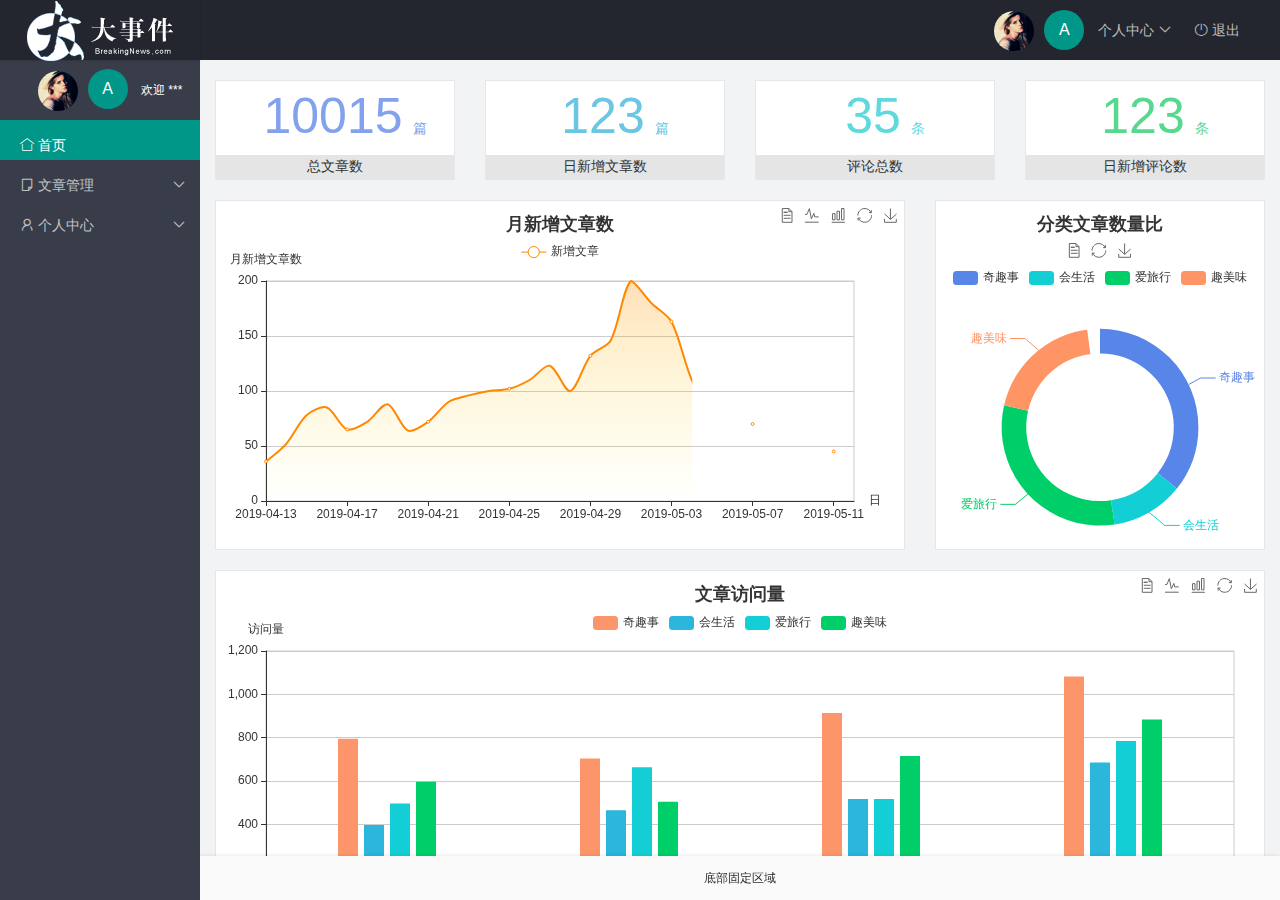
==== commit c96d56b5: "主页布局基本完成" ====
--- a/index.html
+++ b/index.html
@@ -7,66 +7,7 @@
     <meta name="viewport" content="width=device-width, initial-scale=1.0">
     <title>大事件首页</title>
     <link rel="stylesheet" href="/assets/lib/layui/css/layui.css">
-    <style>
-        * {
-            margin: 0;
-            padding: 0;
-            box-sizing: border-box;
-        }
-        
-        body,
-        html {
-            width: 100%;
-            height: 100%;
-        }
-        /* 设置头像大小 */
-        
-        .layui-nav-img {
-            width: 40px;
-            height: 40px;
-        }
-        /* 首字母头像 */
-        
-        .text-avatar {
-            display: inline-block;
-            width: 40px;
-            height: 40px;
-            line-height: 40px;
-            text-align: center;
-            font-size: 16px;
-            color: #fff;
-            background-color: #009688;
-            border-radius: 20px;
-            margin-right: 10px;
-        }
-        /* 导航栏头像 */
-        
-        .nav-avatar {
-            height: 60px;
-            line-height: 60px;
-            text-align: center;
-            font-size: 12px;
-            /* 禁止被选中 */
-            user-select: none;
-        }
-        /* 设置iframe的宽高 */
-        
-        iframe {
-            width: 100%;
-            height: 100%;
-        }
-        /* 导航栏子项缩进一定距离 */
-        
-        .layui-nav-child {
-            padding-left: 20px;
-        }
-        /* 底部居中 */
-        
-        .layui-footer {
-            text-align: center;
-            font-size: 12px;
-        }
-    </style>
+    <link rel="stylesheet" href="./assets/css/index.css">
 </head>
 
 <body>
@@ -87,7 +28,7 @@
                     </dl>
                 </li>
                 <li class="layui-nav-item" lay-header-event="menuRight" lay-unselect>
-                    <a href="javascript:;"><i class="layui-icon layui-icon-logout"></i>  退出</a>
+                    <a href="javascript:;" id="exit"><i class="layui-icon layui-icon-logout"></i>  退出</a>
                 </li>
             </ul>
         </div>
@@ -105,17 +46,17 @@
                     <li class="layui-nav-item">
                         <a class="" href="javascript:;"><i class="layui-icon layui-icon-file-b"></i> 文章管理</a>
                         <dl class="layui-nav-child">
-                            <dd><a href="javascript:;"><i class="layui-icon layui-icon-logout"></i> 文章类别</a></dd>
-                            <dd><a href="javascript:;"><i class="layui-icon layui-icon-logout"></i> 文章管理</a></dd>
-                            <dd><a href="javascript:;"><i class="layui-icon layui-icon-logout"></i> 发布文章</a></dd>
+                            <dd><a href="javascript:;"><i class="layui-icon layui-icon-form"></i> 文章类别</a></dd>
+                            <dd><a href="javascript:;"><i class="layui-icon layui-icon-util"></i> 文章管理</a></dd>
+                            <dd><a href="javascript:;"><i class="layui-icon layui-icon-export"></i> 发布文章</a></dd>
                         </dl>
                     </li>
                     <li class="layui-nav-item">
                         <a href="javascript:;"><i class="layui-icon layui-icon-username"></i> 个人中心</a>
                         <dl class="layui-nav-child">
-                            <dd><a href="javascript:;"><i class="layui-icon layui-icon-logout"></i> 基本资料</a></dd>
-                            <dd><a href="javascript:;"><i class="layui-icon layui-icon-logout"></i> 更换头像</a></dd>
-                            <dd><a href="javascript:;"><i class="layui-icon layui-icon-logout"></i> 重置密码</a></dd>
+                            <dd><a href="javascript:;"><i class="layui-icon layui-icon-friends"></i> 基本资料</a></dd>
+                            <dd><a href="javascript:;"><i class="layui-icon layui-icon-camera"></i> 更换头像</a></dd>
+                            <dd><a href="javascript:;"><i class="layui-icon layui-icon-password"></i> 重置密码</a></dd>
                         </dl>
                     </li>
                 </ul>
@@ -134,49 +75,7 @@
     </div>
     <script src="./assets/lib/layui/layui.js"></script>
     <script src="./assets/lib/jquery.js"></script>
-    <script>
-        $(function() {
-            //在每次发起ajax请求之前，会先调用jQ中ajaxPrefilter这个内置函数，这个函数中可以拿到ajax提供的配置对象
-            $.ajaxPrefilter(function(options) {
-                    options.url = 'http://api-breakingnews-web.itheima.net' + options.url
-                })
-                // 调用请求函数
-            getUserInfo();
-        });
-        // 请求数据函数
-        function getUserInfo() {
-            $.ajax({
-                method: 'get',
-                url: '/my/userinfo',
-                //headers 请求头
-                headers: {
-                    // 获取本地存储中的token值
-                    Authorization: localStorage.getItem('token') || ''
-                },
-                success: function(res) {
-                    if (res.status !== 0) {
-                        return layui.layer.msg('获取用户信息失败')
-                    };
-                    // 调用生成字母头像的函数
-                    renderAvatar(res.data);
-                }
-            })
-        }
-        // 生成字母头像的函数
-        function renderAvatar(user) {
-            // 获取用户的名称 优先获取昵称 没有在获取用户名
-            var name = user.nickname || user.username;
-            $('#welcome').html('欢迎 ' + name);
-            if (user.user_pic) { //如果头像的url不为空，则显示头像，隐藏字母头像
-                $('.layui-nav-img').attr('src', user.user_pic).show();
-                $('.text-avatar').hide()
-            } else { //否则隐藏头像 显示字母头像
-                $('.layui-nav-img').hide();
-                var text = name[0].toUpperCase(); //获取名字的第一个字符 如果是字母则转换为大写
-                $('.text-avatar').html(text).show()
-            }
-        }
-    </script>
+    <script src="./assets/js/index.js"></script>
 
 </body>
 
--- a/assets/css/index.css
+++ b/assets/css/index.css
@@ -0,0 +1,58 @@
+  * {
+      margin: 0;
+      padding: 0;
+      box-sizing: border-box;
+  }
+  
+  body,
+  html {
+      width: 100%;
+      height: 100%;
+  }
+  /* 设置头像大小 */
+  
+  .layui-nav-img {
+      width: 40px;
+      height: 40px;
+  }
+  /* 首字母头像 */
+  
+  .text-avatar {
+      display: inline-block;
+      width: 40px;
+      height: 40px;
+      line-height: 40px;
+      text-align: center;
+      font-size: 16px;
+      color: #fff;
+      background-color: #009688;
+      border-radius: 20px;
+      margin-right: 10px;
+  }
+  /* 导航栏头像 */
+  
+  .nav-avatar {
+      height: 60px;
+      line-height: 60px;
+      text-align: center;
+      font-size: 12px;
+      /* 禁止被选中 */
+      user-select: none;
+  }
+  /* 设置iframe的宽高 */
+  
+  iframe {
+      width: 100%;
+      height: 100%;
+  }
+  /* 导航栏子项缩进一定距离 */
+  
+  .layui-nav-child {
+      padding-left: 20px;
+  }
+  /* 底部居中 */
+  
+  .layui-footer {
+      text-align: center;
+      font-size: 12px;
+  }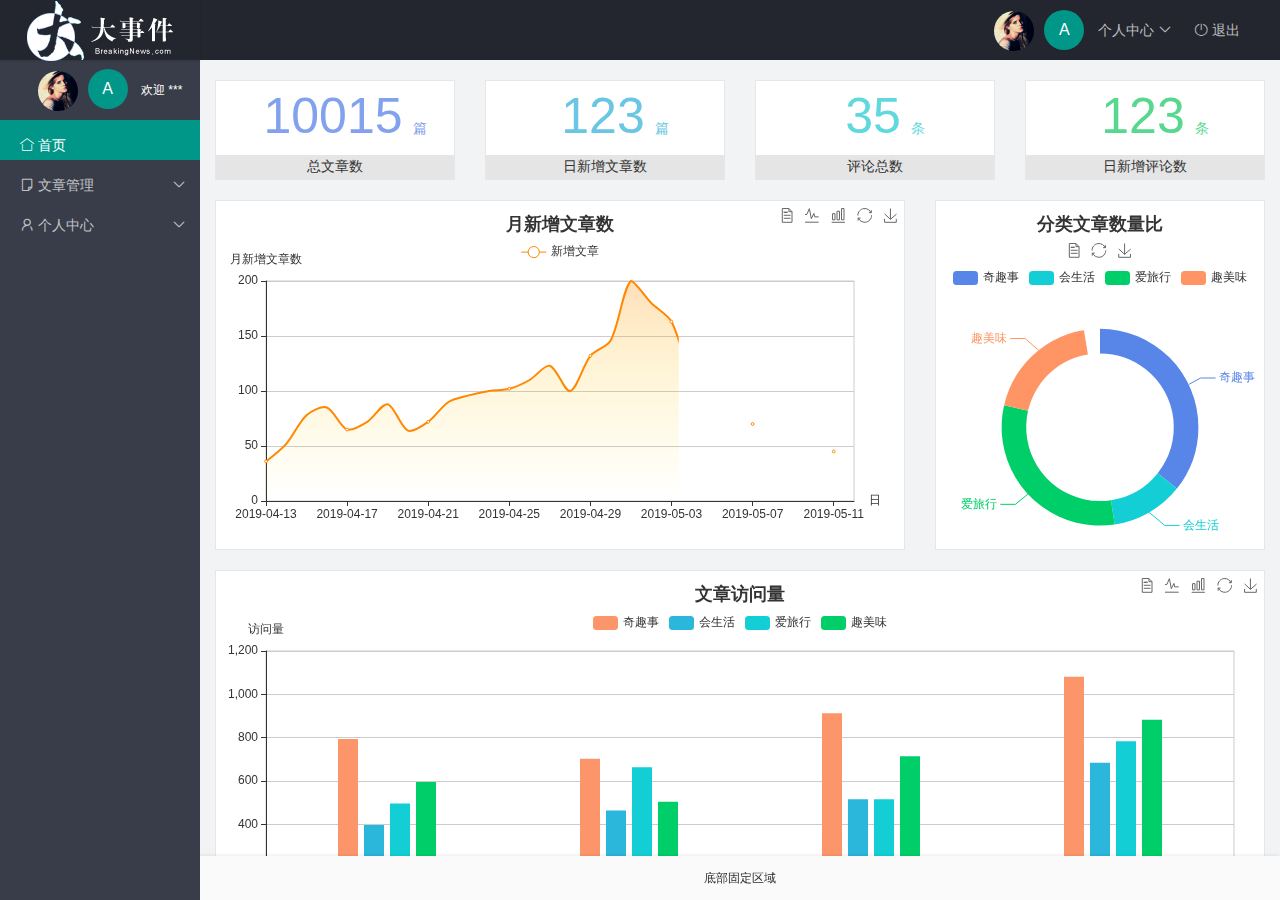
==== commit 704a81bf: "个人中心相关功能已经完成" ====
--- a/index.html
+++ b/index.html
@@ -22,9 +22,9 @@
                         <img src="./assets/images/sample.jpg" class="layui-nav-img"><span class="text-avatar">A</span> 个人中心
                     </a>
                     <dl class="layui-nav-child">
-                        <dd><a href="">基本资料</a></dd>
-                        <dd><a href="">更换头像</a></dd>
-                        <dd><a href="">重置密码</a></dd>
+                        <dd><a href="/user/user_info.html" target="fm">基本资料</a></dd>
+                        <dd><a href="/user/user_avatar.html" target="fm">更换头像</a></dd>
+                        <dd><a href="/user/user_pwd.html" target="fm">重置密码</a></dd>
                     </dl>
                 </li>
                 <li class="layui-nav-item" lay-header-event="menuRight" lay-unselect>
@@ -54,9 +54,9 @@
                     <li class="layui-nav-item">
                         <a href="javascript:;"><i class="layui-icon layui-icon-username"></i> 个人中心</a>
                         <dl class="layui-nav-child">
-                            <dd><a href="javascript:;"><i class="layui-icon layui-icon-friends"></i> 基本资料</a></dd>
-                            <dd><a href="javascript:;"><i class="layui-icon layui-icon-camera"></i> 更换头像</a></dd>
-                            <dd><a href="javascript:;"><i class="layui-icon layui-icon-password"></i> 重置密码</a></dd>
+                            <dd><a href="/user/user_info.html" target="fm"><i class="layui-icon layui-icon-friends"></i> 基本资料</a></dd>
+                            <dd><a href="/user/user_avatar.html" target="fm"><i class="layui-icon layui-icon-camera"></i> 更换头像</a></dd>
+                            <dd><a href="/user/user_pwd.html" target="fm"><i class="layui-icon layui-icon-password"></i> 重置密码</a></dd>
                         </dl>
                     </li>
                 </ul>
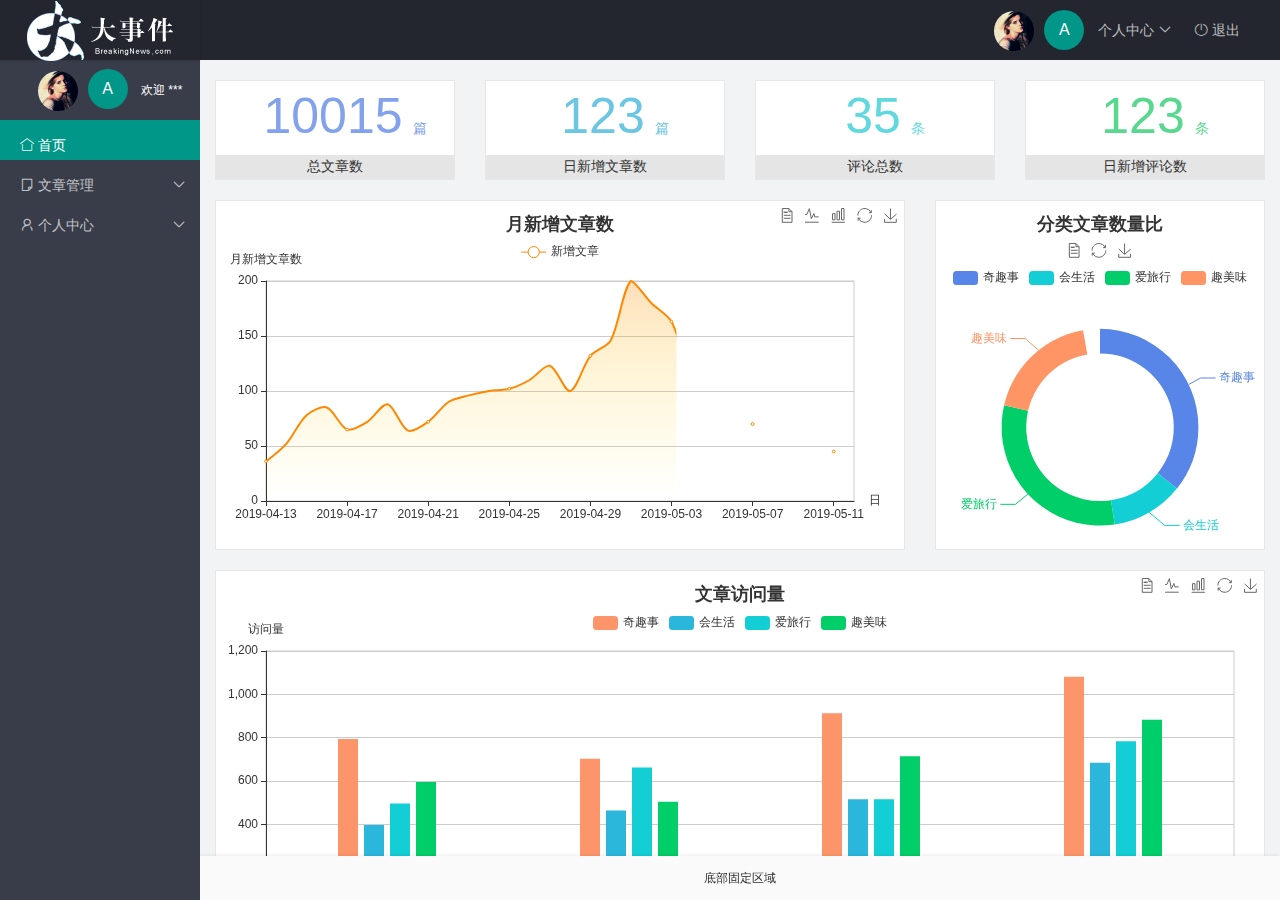
==== commit e3b94c83: "文章分类已完成" ====
--- a/index.html
+++ b/index.html
@@ -8,6 +8,7 @@
     <title>大事件首页</title>
     <link rel="stylesheet" href="/assets/lib/layui/css/layui.css">
     <link rel="stylesheet" href="./assets/css/index.css">
+
 </head>
 
 <body>
@@ -46,8 +47,8 @@
                     <li class="layui-nav-item">
                         <a class="" href="javascript:;"><i class="layui-icon layui-icon-file-b"></i> 文章管理</a>
                         <dl class="layui-nav-child">
-                            <dd><a href="javascript:;"><i class="layui-icon layui-icon-form"></i> 文章类别</a></dd>
-                            <dd><a href="javascript:;"><i class="layui-icon layui-icon-util"></i> 文章管理</a></dd>
+                            <dd><a href="/article/art_cate.html" target="fm"><i class="layui-icon layui-icon-form"></i> 文章类别</a></dd>
+                            <dd><a href="/article/art_list.html" target="fm"><i class="layui-icon layui-icon-util"></i> 文章管理</a></dd>
                             <dd><a href="javascript:;"><i class="layui-icon layui-icon-export"></i> 发布文章</a></dd>
                         </dl>
                     </li>
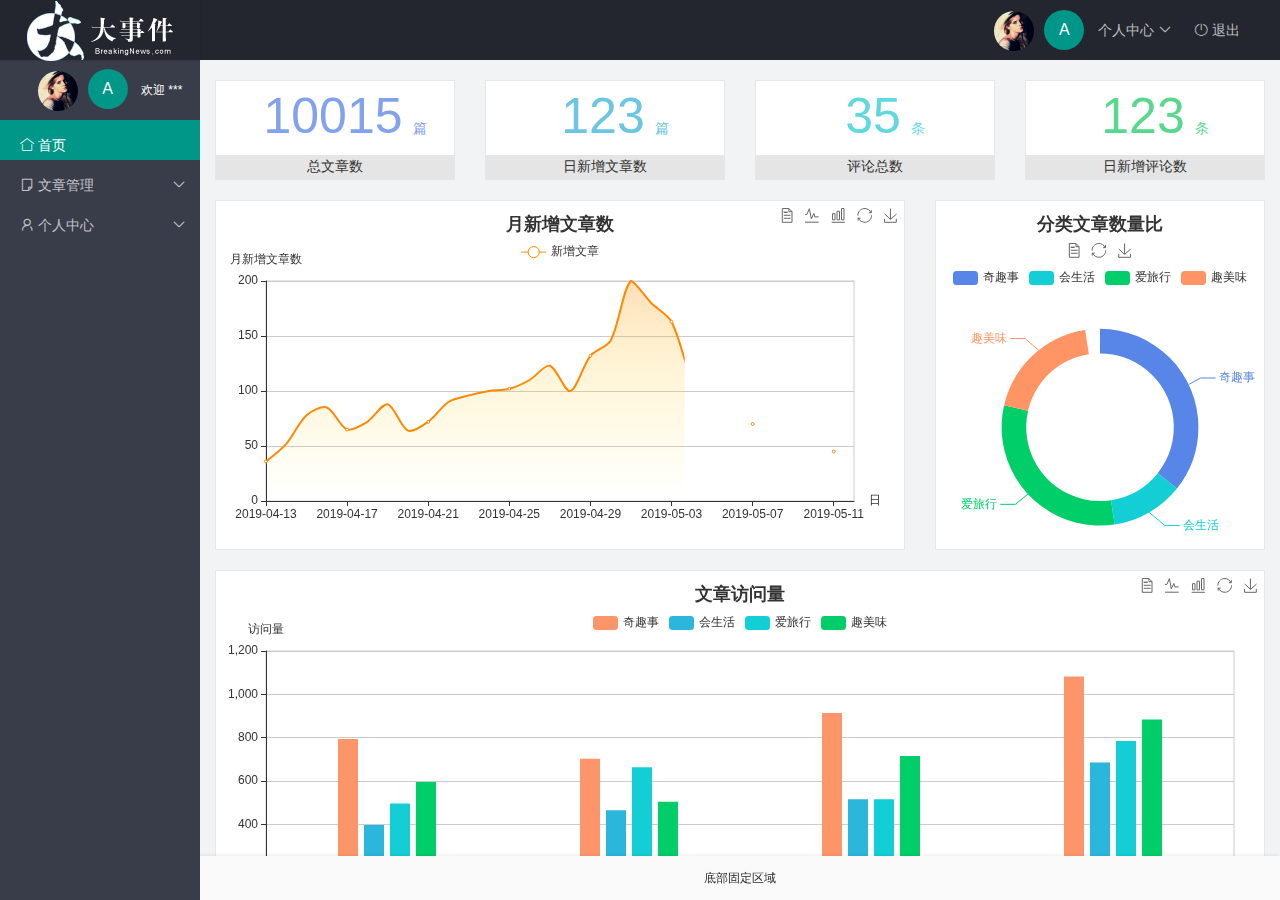
==== commit a9679c89: "文章管理模块基本完成" ====
--- a/index.html
+++ b/index.html
@@ -49,7 +49,7 @@
                         <dl class="layui-nav-child">
                             <dd><a href="/article/art_cate.html" target="fm"><i class="layui-icon layui-icon-form"></i> 文章类别</a></dd>
                             <dd><a href="/article/art_list.html" target="fm"><i class="layui-icon layui-icon-util"></i> 文章管理</a></dd>
-                            <dd><a href="javascript:;"><i class="layui-icon layui-icon-export"></i> 发布文章</a></dd>
+                            <dd><a href="/article/art_pub.html" target="fm"><i class="layui-icon layui-icon-export"></i> 发布文章</a></dd>
                         </dl>
                     </li>
                     <li class="layui-nav-item">
